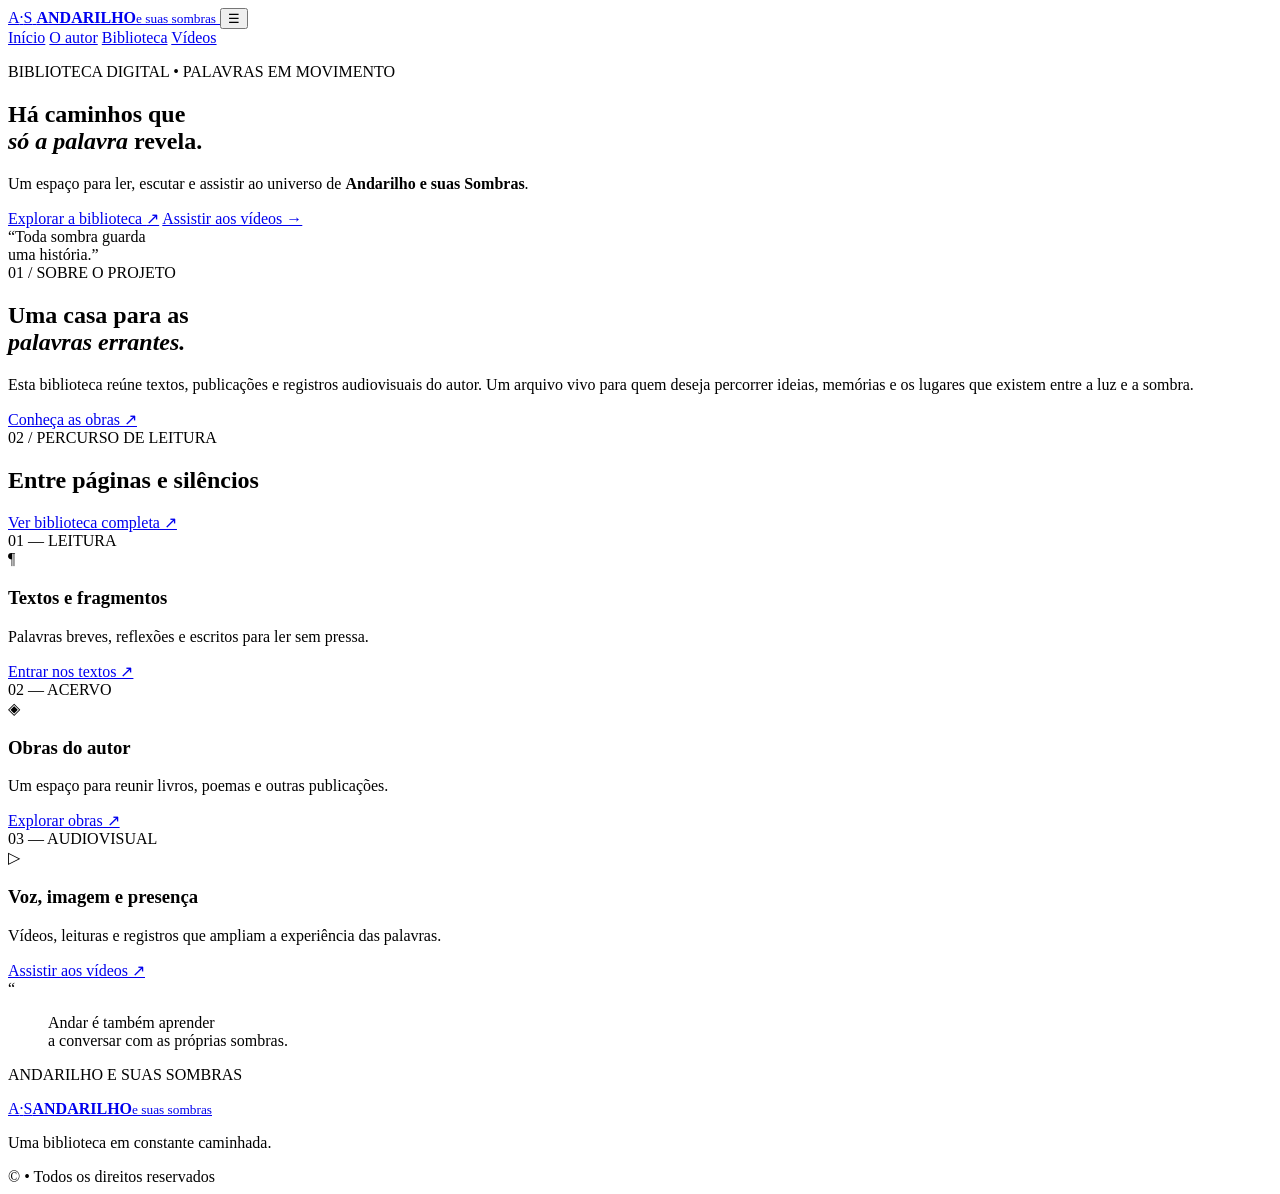
==== index.html @ d82f9da4 "Add files via upload" ====
<!DOCTYPE html>
<html lang="pt-BR">
<head>
  <meta charset="UTF-8">
  <meta name="viewport" content="width=device-width, initial-scale=1.0">
  <meta name="description" content="Biblioteca digital de Andarilho e suas Sombras: textos, obras e vídeos.">
  <title>Andarilho e suas Sombras | Biblioteca Digital</title>
  <link rel="stylesheet" href="assets/style.css">
</head>
<body>
  <header class="site-header">
    <a class="brand" href="index.html" aria-label="Página inicial">
      <span class="brand-mark">A<span>·</span>S</span>
      <span><strong>ANDARILHO</strong><small>e suas sombras</small></span>
    </a>
    <button class="menu-toggle" aria-label="Abrir menu" aria-expanded="false">☰</button>
    <nav class="nav">
      <a class="active" href="index.html">Início</a>
      <a href="#sobre">O autor</a>
      <a href="obras.html">Biblioteca</a>
      <a href="videos.html">Vídeos</a>
    </nav>
  </header>

  <main>
    <section class="hero">
      <div class="hero-content">
        <p class="eyebrow">BIBLIOTECA DIGITAL • PALAVRAS EM MOVIMENTO</p>
        <h1>Há caminhos que<br><em>só a palavra</em> revela.</h1>
        <p class="hero-text">Um espaço para ler, escutar e assistir ao universo de <strong>Andarilho e suas Sombras</strong>.</p>
        <div class="hero-actions">
          <a class="button button-light" href="obras.html">Explorar a biblioteca <span>↗</span></a>
          <a class="text-link" href="videos.html">Assistir aos vídeos →</a>
        </div>
      </div>
      <div class="hero-art" aria-hidden="true">
        <div class="moon"></div><div class="orbit orbit-one"></div><div class="orbit orbit-two"></div>
        <div class="silhouette"></div>
        <span class="art-caption">“Toda sombra guarda<br>uma história.”</span>
      </div>
    </section>

    <section class="intro section" id="sobre">
      <div class="section-kicker">01 / SOBRE O PROJETO</div>
      <div>
        <h2>Uma casa para as<br><em>palavras errantes.</em></h2>
        <p class="intro-copy">Esta biblioteca reúne textos, publicações e registros audiovisuais do autor. Um arquivo vivo para quem deseja percorrer ideias, memórias e os lugares que existem entre a luz e a sombra.</p>
        <a class="underlined-link" href="obras.html">Conheça as obras <span>↗</span></a>
      </div>
    </section>

    <section class="featured section">
      <div class="section-heading">
        <div><div class="section-kicker">02 / PERCURSO DE LEITURA</div><h2>Entre páginas e silêncios</h2></div>
        <a class="underlined-link" href="obras.html">Ver biblioteca completa ↗</a>
      </div>
      <div class="feature-grid">
        <article class="feature-card card-cream">
          <span class="card-number">01 — LEITURA</span><div class="card-symbol">¶</div>
          <h3>Textos e fragmentos</h3><p>Palavras breves, reflexões e escritos para ler sem pressa.</p>
          <a href="obras.html#textos">Entrar nos textos ↗</a>
        </article>
        <article class="feature-card card-olive">
          <span class="card-number">02 — ACERVO</span><div class="card-symbol">◈</div>
          <h3>Obras do autor</h3><p>Um espaço para reunir livros, poemas e outras publicações.</p>
          <a href="obras.html#obras">Explorar obras ↗</a>
        </article>
        <article class="feature-card card-rust">
          <span class="card-number">03 — AUDIOVISUAL</span><div class="card-symbol">▷</div>
          <h3>Voz, imagem e presença</h3><p>Vídeos, leituras e registros que ampliam a experiência das palavras.</p>
          <a href="videos.html">Assistir aos vídeos ↗</a>
        </article>
      </div>
    </section>

    <section class="quote-band">
      <span class="quote-mark">“</span>
      <blockquote>Andar é também aprender<br>a conversar com as próprias sombras.</blockquote>
      <p>ANDARILHO E SUAS SOMBRAS</p>
    </section>
  </main>

  <footer class="footer">
    <a class="brand brand-footer" href="index.html"><span class="brand-mark">A<span>·</span>S</span><span><strong>ANDARILHO</strong><small>e suas sombras</small></span></a>
    <p>Uma biblioteca em constante caminhada.</p>
    <span class="copyright">© <span id="year"></span> • Todos os direitos reservados</span>
  </footer>
  <script src="assets/script.js"></script>
</body>
</html>
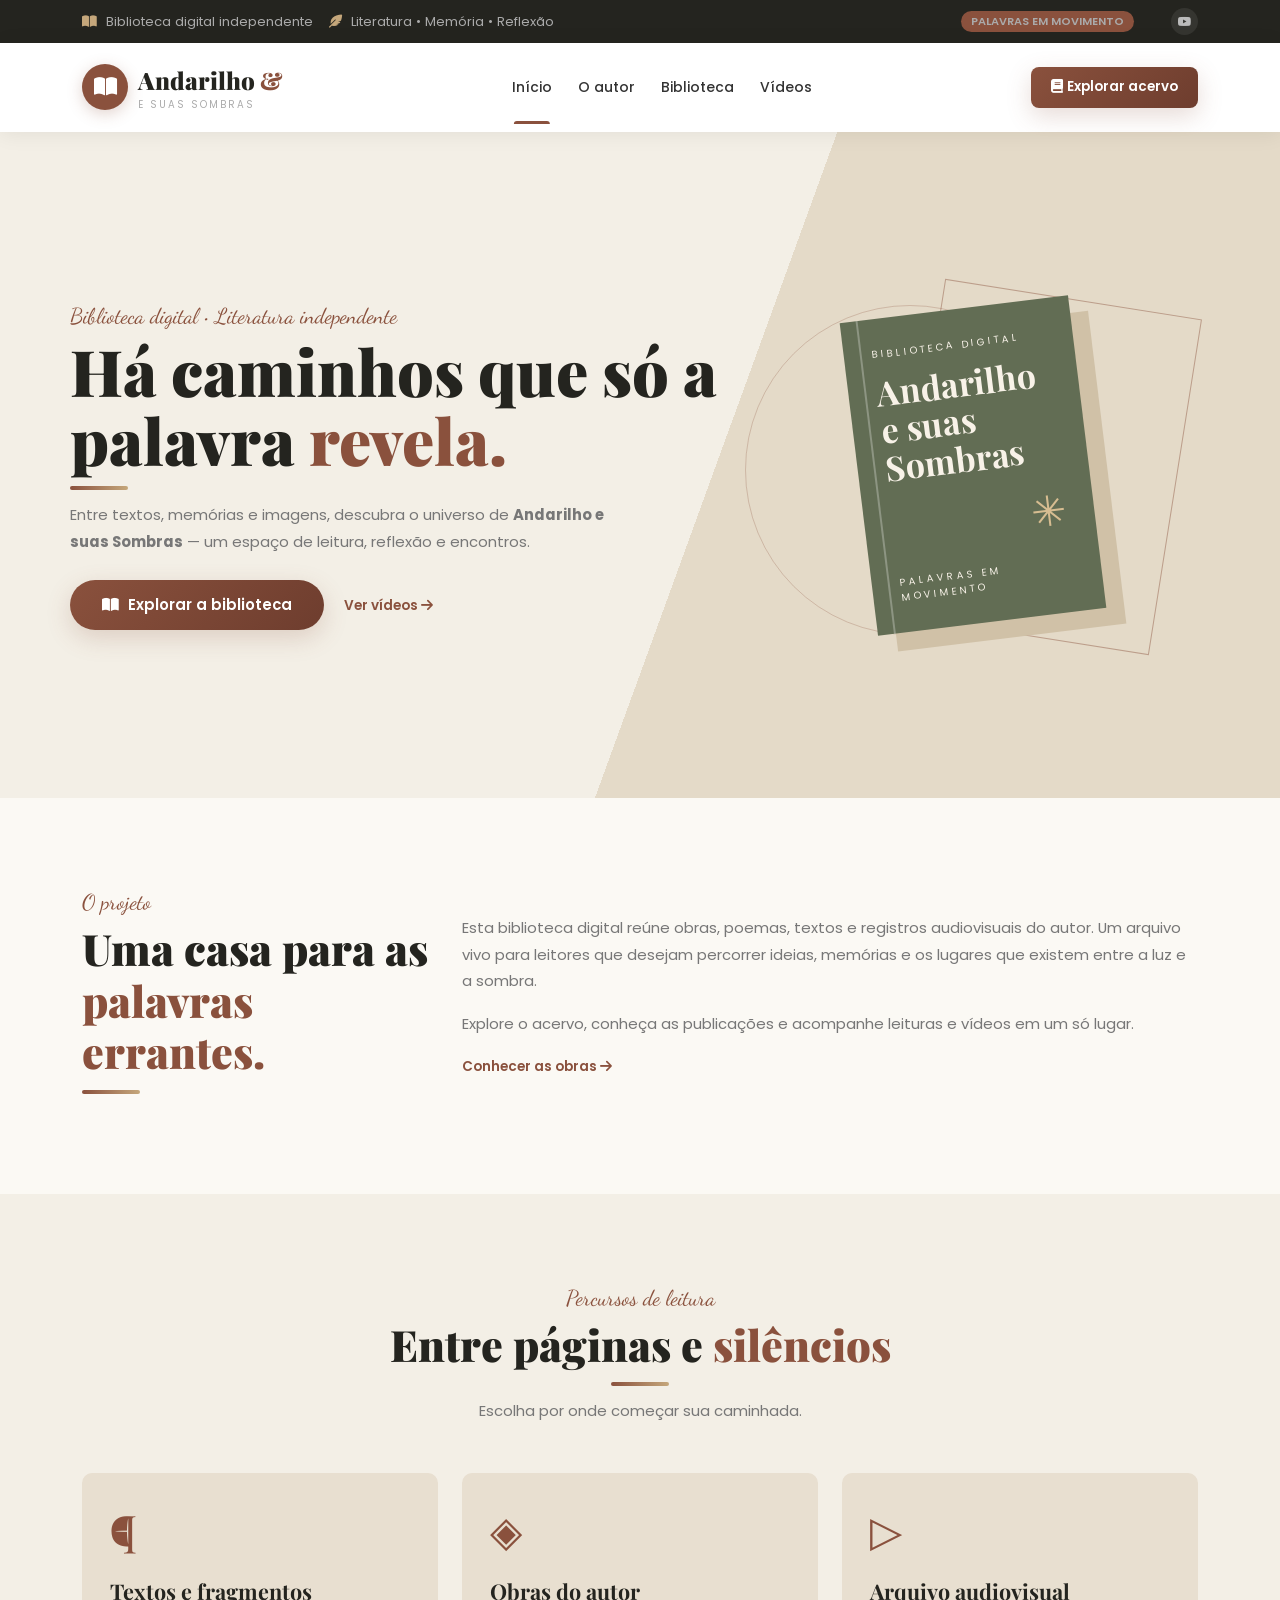
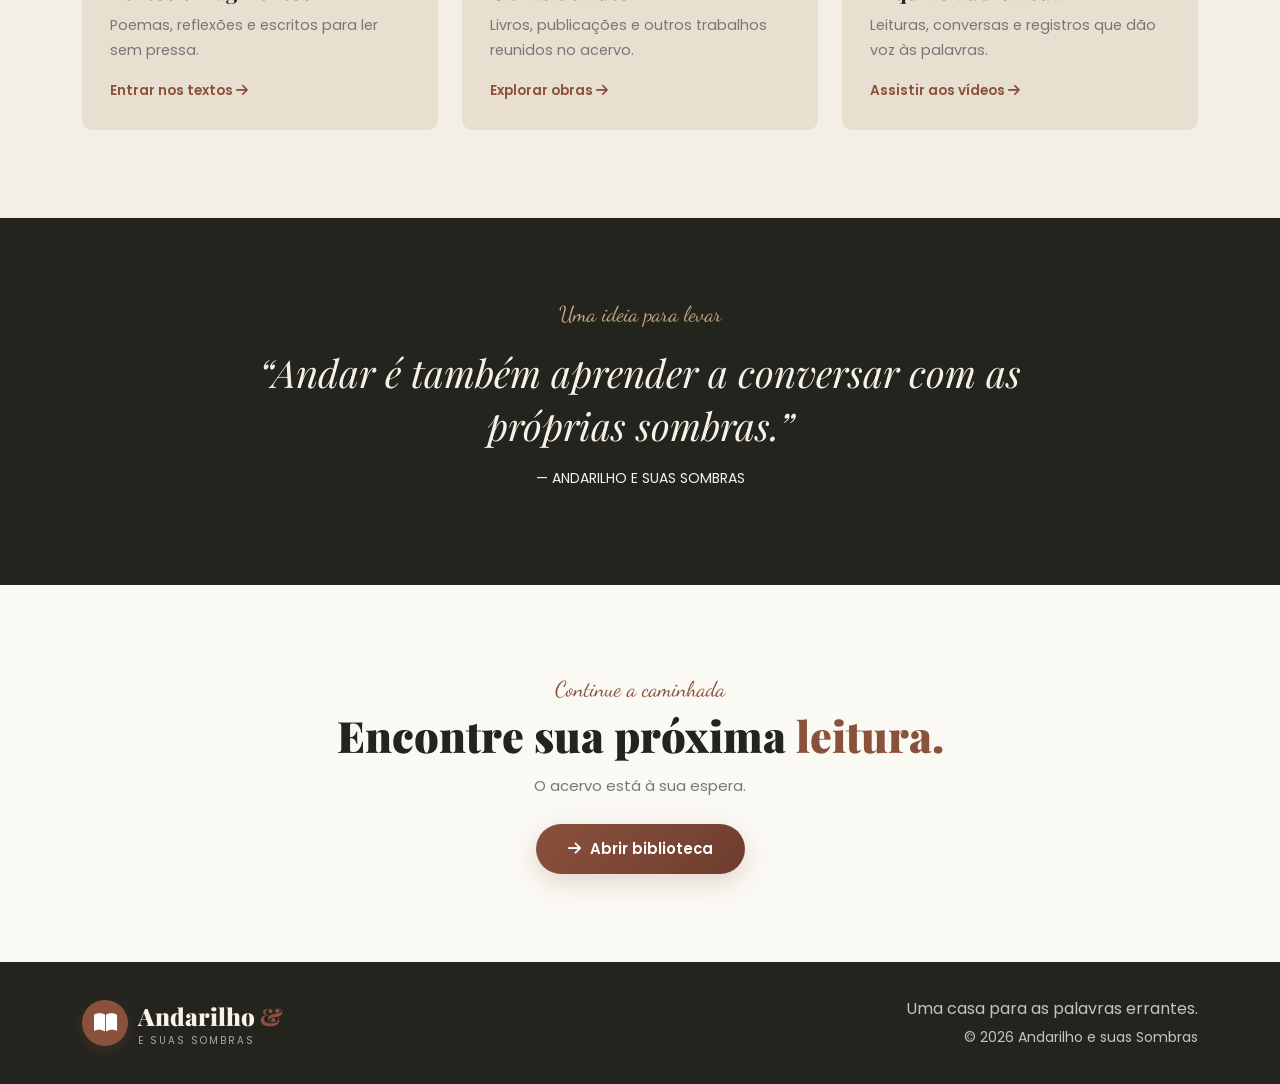
==== commit c6199b4d: "Add files via upload" ====
--- a/index.html
+++ b/index.html
@@ -1,90 +1,26 @@
 <!DOCTYPE html>
-<html lang="pt-BR">
-<head>
-  <meta charset="UTF-8">
-  <meta name="viewport" content="width=device-width, initial-scale=1.0">
-  <meta name="description" content="Biblioteca digital de Andarilho e suas Sombras: textos, obras e vídeos.">
-  <title>Andarilho e suas Sombras | Biblioteca Digital</title>
-  <link rel="stylesheet" href="assets/style.css">
-</head>
-<body>
-  <header class="site-header">
-    <a class="brand" href="index.html" aria-label="Página inicial">
-      <span class="brand-mark">A<span>·</span>S</span>
-      <span><strong>ANDARILHO</strong><small>e suas sombras</small></span>
-    </a>
-    <button class="menu-toggle" aria-label="Abrir menu" aria-expanded="false">☰</button>
-    <nav class="nav">
-      <a class="active" href="index.html">Início</a>
-      <a href="#sobre">O autor</a>
-      <a href="obras.html">Biblioteca</a>
-      <a href="videos.html">Vídeos</a>
-    </nav>
-  </header>
-
-  <main>
-    <section class="hero">
-      <div class="hero-content">
-        <p class="eyebrow">BIBLIOTECA DIGITAL • PALAVRAS EM MOVIMENTO</p>
-        <h1>Há caminhos que<br><em>só a palavra</em> revela.</h1>
-        <p class="hero-text">Um espaço para ler, escutar e assistir ao universo de <strong>Andarilho e suas Sombras</strong>.</p>
-        <div class="hero-actions">
-          <a class="button button-light" href="obras.html">Explorar a biblioteca <span>↗</span></a>
-          <a class="text-link" href="videos.html">Assistir aos vídeos →</a>
-        </div>
-      </div>
-      <div class="hero-art" aria-hidden="true">
-        <div class="moon"></div><div class="orbit orbit-one"></div><div class="orbit orbit-two"></div>
-        <div class="silhouette"></div>
-        <span class="art-caption">“Toda sombra guarda<br>uma história.”</span>
-      </div>
-    </section>
-
-    <section class="intro section" id="sobre">
-      <div class="section-kicker">01 / SOBRE O PROJETO</div>
-      <div>
-        <h2>Uma casa para as<br><em>palavras errantes.</em></h2>
-        <p class="intro-copy">Esta biblioteca reúne textos, publicações e registros audiovisuais do autor. Um arquivo vivo para quem deseja percorrer ideias, memórias e os lugares que existem entre a luz e a sombra.</p>
-        <a class="underlined-link" href="obras.html">Conheça as obras <span>↗</span></a>
-      </div>
-    </section>
-
-    <section class="featured section">
-      <div class="section-heading">
-        <div><div class="section-kicker">02 / PERCURSO DE LEITURA</div><h2>Entre páginas e silêncios</h2></div>
-        <a class="underlined-link" href="obras.html">Ver biblioteca completa ↗</a>
-      </div>
-      <div class="feature-grid">
-        <article class="feature-card card-cream">
-          <span class="card-number">01 — LEITURA</span><div class="card-symbol">¶</div>
-          <h3>Textos e fragmentos</h3><p>Palavras breves, reflexões e escritos para ler sem pressa.</p>
-          <a href="obras.html#textos">Entrar nos textos ↗</a>
-        </article>
-        <article class="feature-card card-olive">
-          <span class="card-number">02 — ACERVO</span><div class="card-symbol">◈</div>
-          <h3>Obras do autor</h3><p>Um espaço para reunir livros, poemas e outras publicações.</p>
-          <a href="obras.html#obras">Explorar obras ↗</a>
-        </article>
-        <article class="feature-card card-rust">
-          <span class="card-number">03 — AUDIOVISUAL</span><div class="card-symbol">▷</div>
-          <h3>Voz, imagem e presença</h3><p>Vídeos, leituras e registros que ampliam a experiência das palavras.</p>
-          <a href="videos.html">Assistir aos vídeos ↗</a>
-        </article>
-      </div>
-    </section>
-
-    <section class="quote-band">
-      <span class="quote-mark">“</span>
-      <blockquote>Andar é também aprender<br>a conversar com as próprias sombras.</blockquote>
-      <p>ANDARILHO E SUAS SOMBRAS</p>
-    </section>
-  </main>
-
-  <footer class="footer">
-    <a class="brand brand-footer" href="index.html"><span class="brand-mark">A<span>·</span>S</span><span><strong>ANDARILHO</strong><small>e suas sombras</small></span></a>
-    <p>Uma biblioteca em constante caminhada.</p>
-    <span class="copyright">© <span id="year"></span> • Todos os direitos reservados</span>
-  </footer>
-  <script src="assets/script.js"></script>
-</body>
-</html>+<html lang="pt-BR"><head><meta charset="UTF-8"><meta name="viewport" content="width=device-width, initial-scale=1">
+<meta name="description" content="Biblioteca digital de Andarilho e suas Sombras: obras, textos e vídeos.">
+<title>Início | Andarilho e suas Sombras</title>
+<link href="https://fonts.googleapis.com/css2?family=Playfair+Display:wght@400;700;900&family=Poppins:wght@300;400;500;600;700&family=Dancing+Script:wght@700&display=swap" rel="stylesheet">
+<link href="css/bootstrap.min.css" rel="stylesheet"><link href="css/aos.css" rel="stylesheet"><link rel="stylesheet" href="css/all.min.css"><link rel="stylesheet" href="css/style.css"><link rel="stylesheet" href="css/library.css">
+</head><body>
+<div id="topbar"><div class="container"><div class="d-flex justify-content-between align-items-center flex-wrap gap-2">
+<div class="top-contact d-flex flex-wrap"><span><i class="fas fa-book-open"></i> Biblioteca digital independente</span><span><i class="fas fa-feather-alt"></i> Literatura • Memória • Reflexão</span></div>
+<div class="d-flex align-items-center gap-3"><span class="ttag">Palavras em movimento</span><div class="tsoc"><a href="videos.html" aria-label="Vídeos"><i class="fab fa-youtube"></i></a></div></div>
+</div></div></div>
+<nav class="navbar navbar-expand-lg" id="nav"><div class="container">
+<a class="navbar-brand" href="index.html"><div class="blogo"><div class="bico"><i class="fas fa-book-open"></i></div><div><div class="bname">Andarilho <span>&</span></div><div class="bsub">e suas sombras</div></div></div></a>
+<button class="navbar-toggler border-0" type="button" data-bs-toggle="collapse" data-bs-target="#navmenu" aria-label="Abrir menu"><i class="fas fa-bars" style="color:var(--primary);font-size:1.35rem;"></i></button>
+<div class="collapse navbar-collapse" id="navmenu"><ul class="navbar-nav mx-auto">
+<li class="nav-item"><a class="nav-link active" href="index.html">Início</a></li><li class="nav-item"><a class="nav-link" href="index.html#sobre">O autor</a></li><li class="nav-item"><a class="nav-link " href="obras.html">Biblioteca</a></li><li class="nav-item"><a class="nav-link " href="videos.html">Vídeos</a></li>
+</ul><div class="d-flex align-items-center gap-1"><a href="obras.html" class="nav-link nav-cta"><i class="fas fa-book me-1"></i>Explorar acervo</a></div></div>
+</div></nav><main>
+<section id="hero"><div class="container"><div class="row align-items-center gy-4"><div class="col-lg-7 hero-copy" data-aos="fade-up"><span class="slbl">Biblioteca digital • Literatura independente</span><h1 class="stitle">Há caminhos que só a palavra <span>revela.</span></h1><div class="sline lft"></div><p class="sdesc mb-4">Entre textos, memórias e imagens, descubra o universo de <strong>Andarilho e suas Sombras</strong> — um espaço de leitura, reflexão e encontros.</p><a class="btn-red" href="obras.html"><i class="fas fa-book-open"></i> Explorar a biblioteca</a> <a class="text-arrow ms-3" href="videos.html">Ver vídeos <i class="fas fa-arrow-right"></i></a></div><div class="col-lg-5 literary-art" data-aos="fade-left"><div class="book-orbit"></div><div class="book-shadow"></div><div class="book-shape"><span class="cover-small">BIBLIOTECA DIGITAL</span><div class="cover-title">Andarilho<br>e suas<br>Sombras</div><div class="cover-mark">✳</div><span class="cover-small">PALAVRAS EM MOVIMENTO</span></div></div></div></div></section>
+<section id="sobre"><div class="container"><div class="row align-items-center gy-4"><div class="col-lg-4"><span class="slbl">O projeto</span><h2 class="stitle">Uma casa para as <span>palavras errantes.</span></h2><div class="sline lft"></div></div><div class="col-lg-8"><p class="sdesc">Esta biblioteca digital reúne obras, poemas, textos e registros audiovisuais do autor. Um arquivo vivo para leitores que desejam percorrer ideias, memórias e os lugares que existem entre a luz e a sombra.</p><p class="sdesc">Explore o acervo, conheça as publicações e acompanhe leituras e vídeos em um só lugar.</p><a href="obras.html" class="text-arrow">Conhecer as obras <i class="fas fa-arrow-right"></i></a></div></div></div></section>
+<section style="background:#f3efe6"><div class="container"><div class="text-center mb-5"><span class="slbl">Percursos de leitura</span><h2 class="stitle">Entre páginas e <span>silêncios</span></h2><div class="sline"></div><p class="sdesc">Escolha por onde começar sua caminhada.</p></div><div class="row g-4"><div class="col-md-4"><article class="feature-tile"><div class="tile-icon">¶</div><h3>Textos e fragmentos</h3><p>Poemas, reflexões e escritos para ler sem pressa.</p><a class="text-arrow" href="obras.html#textos">Entrar nos textos <i class="fas fa-arrow-right"></i></a></article></div><div class="col-md-4"><article class="feature-tile"><div class="tile-icon">◈</div><h3>Obras do autor</h3><p>Livros, publicações e outros trabalhos reunidos no acervo.</p><a class="text-arrow" href="obras.html#obras">Explorar obras <i class="fas fa-arrow-right"></i></a></article></div><div class="col-md-4"><article class="feature-tile"><div class="tile-icon">▷</div><h3>Arquivo audiovisual</h3><p>Leituras, conversas e registros que dão voz às palavras.</p><a class="text-arrow" href="videos.html">Assistir aos vídeos <i class="fas fa-arrow-right"></i></a></article></div></div></div></section>
+<section class="quote-section"><div class="container"><span class="slbl">Uma ideia para levar</span><blockquote>“Andar é também aprender a conversar com as próprias sombras.”</blockquote><p class="small">— ANDARILHO E SUAS SOMBRAS</p></div></section>
+<section><div class="container text-center"><span class="slbl">Continue a caminhada</span><h2 class="stitle">Encontre sua próxima <span>leitura.</span></h2><p class="sdesc mb-4">O acervo está à sua espera.</p><a href="obras.html" class="btn-red"><i class="fas fa-arrow-right"></i> Abrir biblioteca</a></div></section>
+</main><footer><div class="container"><div class="row align-items-center gy-3"><div class="col-md-6"><div class="blogo"><div class="bico"><i class="fas fa-book-open"></i></div><div><div class="bname">Andarilho <span>&</span></div><div class="bsub">e suas sombras</div></div></div></div><div class="col-md-6 text-md-end"><p class="mb-1">Uma casa para as palavras errantes.</p><small>© <span class="year"></span> Andarilho e suas Sombras</small></div></div></div></footer>
+<script src="js/bootstrap.bundle.min.js"></script><script src="js/aos.js"></script><script>if(window.AOS)AOS.init({duration:700,once:true});document.querySelectorAll('.year').forEach(e=>e.textContent=new Date().getFullYear());</script>
+</body></html>
--- a/css/style.css
+++ b/css/style.css
@@ -0,0 +1,2437 @@
+:root {
+  --primary: #e8281a;
+  --secondary: #f6a623;
+  --dark: #1a1a1a;
+  --green: #2d6a4f;
+  --cream: #fff8f0;
+  --cream2: #fef0dc;
+  --light: #f9f5f0;
+  --shadow: 0 8px 40px rgba(0, 0, 0, 0.1);
+  --shadow-lg: 0 20px 60px rgba(0, 0, 0, 0.18);
+}
+* {
+  margin: 0;
+  padding: 0;
+  box-sizing: border-box;
+}
+html {
+  scroll-behavior: smooth;
+}
+body {
+  font-family: "Poppins", sans-serif;
+  color: #444;
+  background: #fff;
+  overflow-x: hidden;
+}
+h1,
+h2,
+h3,
+h4,
+h5 {
+  font-family: "Playfair Display", serif;
+  color: var(--dark);
+}
+a {
+  text-decoration: none;
+  transition: all 0.3s;
+}
+img {
+  max-width: 100%;
+}
+::-webkit-scrollbar {
+  width: 5px;
+}
+::-webkit-scrollbar-thumb {
+  background: var(--primary);
+  border-radius: 10px;
+}
+
+/* ===================== TOP BAR ===================== */
+#topbar {
+  background: #111;
+  padding: 8px 0;
+  font-size: 0.82rem;
+}
+#topbar span {
+  color: #aaa;
+  margin-right: 16px;
+}
+#topbar span i {
+  color: var(--secondary);
+  margin-right: 5px;
+}
+#topbar .tsoc a {
+  width: 27px;
+  height: 27px;
+  border-radius: 50%;
+  background: rgba(255, 255, 255, 0.08);
+  display: inline-flex;
+  align-items: center;
+  justify-content: center;
+  color: #bbb;
+  font-size: 0.75rem;
+  margin-left: 5px;
+  transition: 0.3s;
+}
+#topbar .tsoc a:hover {
+  background: var(--primary);
+  color: #fff;
+}
+.ttag {
+  background: var(--primary);
+  color: #fff;
+  padding: 2px 10px;
+  border-radius: 20px;
+  font-size: 0.7rem;
+  font-weight: 600;
+  text-transform: uppercase;
+}
+
+/* ===================== NAVBAR ===================== */
+#nav {
+  background: #fff;
+  position: sticky;
+  top: 0;
+  z-index: 990;
+  box-shadow: 0 2px 20px rgba(0, 0, 0, 0.07);
+  transition: 0.4s;
+}
+#nav.scrolled {
+  box-shadow: 0 4px 30px rgba(0, 0, 0, 0.14);
+}
+.blogo {
+  display: flex;
+  align-items: center;
+  gap: 10px;
+}
+.bico {
+  width: 46px;
+  height: 46px;
+  border-radius: 50%;
+  background: linear-gradient(135deg, var(--primary), var(--secondary));
+  display: flex;
+  align-items: center;
+  justify-content: center;
+  font-size: 1.3rem;
+  color: #fff;
+  box-shadow: 0 4px 15px rgba(232, 40, 26, 0.35);
+}
+.bname {
+  font-family: "Playfair Display", serif;
+  font-size: 1.5rem;
+  font-weight: 900;
+  color: var(--dark);
+}
+.bname span {
+  color: var(--primary);
+}
+.bsub {
+  font-size: 0.62rem;
+  text-transform: uppercase;
+  letter-spacing: 2px;
+  color: #aaa;
+}
+.navbar-nav .nav-link {
+  font-size: 0.87rem;
+  font-weight: 500;
+  color: #333 !important;
+  padding: 26px 13px !important;
+  position: relative;
+}
+.navbar-nav .nav-link::after {
+  content: "";
+  position: absolute;
+  bottom: 0;
+  left: 50%;
+  transform: translateX(-50%);
+  width: 0;
+  height: 3px;
+  background: var(--primary);
+  border-radius: 3px 3px 0 0;
+  transition: 0.3s;
+}
+.navbar-nav .nav-link:hover::after,
+.navbar-nav .nav-link.active::after {
+  width: 55%;
+}
+.navbar-nav .nav-link:hover {
+  color: var(--primary) !important;
+}
+/* FIX 1 â€” Search btn in navbar */
+#navSearchBtn {
+  background: none;
+  border: none;
+  cursor: pointer;
+  color: #555;
+  font-size: 1rem;
+  padding: 8px 10px;
+  border-radius: 8px;
+  transition: 0.3s;
+}
+#navSearchBtn:hover {
+  background: rgba(232, 40, 26, 0.08);
+  color: var(--primary);
+}
+.nav-cta {
+  background: linear-gradient(135deg, var(--primary), #c01e12);
+  color: #fff !important;
+  border-radius: 8px;
+  padding: 10px 20px !important;
+  font-size: 0.84rem !important;
+  font-weight: 600 !important;
+  box-shadow: 0 4px 15px rgba(232, 40, 26, 0.3);
+  margin-left: 6px;
+}
+.nav-cta::after {
+  display: none !important;
+}
+.nav-cta:hover {
+  transform: translateY(-2px);
+  box-shadow: 0 8px 22px rgba(232, 40, 26, 0.4);
+}
+
+/* ===================== SECTION COMMONS ===================== */
+section {
+  padding: 88px 0;
+}
+.slbl {
+  font-family: "Dancing Script", cursive;
+  font-size: 1.35rem;
+  color: var(--primary);
+  display: block;
+  margin-bottom: 4px;
+}
+.stitle {
+  font-size: clamp(1.9rem, 4vw, 2.7rem);
+  font-weight: 900;
+  line-height: 1.2;
+  margin-bottom: 12px;
+}
+.stitle span {
+  color: var(--primary);
+}
+.sline {
+  width: 58px;
+  height: 4px;
+  border-radius: 4px;
+  background: linear-gradient(90deg, var(--primary), var(--secondary));
+  margin: 0 auto 12px;
+}
+.sline.lft {
+  margin-left: 0;
+}
+.sdesc {
+  color: #777;
+  font-size: 0.93rem;
+  line-height: 1.8;
+}
+.btn-red {
+  background: linear-gradient(135deg, var(--primary), #c01e12);
+  color: #fff;
+  border: none;
+  border-radius: 50px;
+  padding: 14px 32px;
+  font-weight: 600;
+  font-size: 0.93rem;
+  box-shadow: 0 8px 24px rgba(232, 40, 26, 0.35);
+  transition: 0.3s;
+  display: inline-flex;
+  align-items: center;
+  gap: 9px;
+  cursor: pointer;
+  font-family: "Poppins", sans-serif;
+}
+.btn-red:hover {
+  transform: translateY(-3px);
+  box-shadow: 0 14px 34px rgba(232, 40, 26, 0.45);
+  color: #fff;
+}
+
+/* ===================== HERO ===================== */
+#hero {
+  background: var(--cream);
+  min-height: 92vh;
+  display: flex;
+  align-items: center;
+  position: relative;
+  overflow: hidden;
+}
+.hbgtxt {
+  position: absolute;
+  top: 50%;
+  left: 50%;
+  transform: translate(-50%, -50%);
+  font-size: 22vw;
+  font-weight: 900;
+  font-family: "Playfair Display", serif;
+  color: rgba(0, 0, 0, 0.04);
+  pointer-events: none;
+  white-space: nowrap;
+}
+.hs {
+  position: absolute;
+  border-radius: 50%;
+}
+.hs1 {
+  width: 480px;
+  height: 480px;
+  background: radial-gradient(circle, rgba(232, 40, 26, 0.07), transparent 70%);
+  top: -90px;
+  right: -80px;
+  animation: fsh 8s ease-in-out infinite;
+}
+.hs2 {
+  width: 280px;
+  height: 280px;
+  background: radial-gradient(
+    circle,
+    rgba(246, 166, 35, 0.09),
+    transparent 70%
+  );
+  bottom: -50px;
+  left: 8%;
+  animation: fsh 10s ease-in-out infinite reverse;
+}
+@keyframes fsh {
+  0%,
+  100% {
+    transform: translateY(0);
+  }
+  50% {
+    transform: translateY(-28px);
+  }
+}
+.hbadge {
+  display: inline-flex;
+  align-items: center;
+  gap: 8px;
+  background: #fff;
+  border-radius: 30px;
+  padding: 6px 16px 6px 6px;
+  box-shadow: 0 4px 20px rgba(0, 0, 0, 0.1);
+  margin-bottom: 22px;
+}
+.hbadge .hbi {
+  width: 30px;
+  height: 30px;
+  border-radius: 50%;
+  background: linear-gradient(135deg, var(--primary), var(--secondary));
+  display: flex;
+  align-items: center;
+  justify-content: center;
+  color: #fff;
+  font-size: 0.78rem;
+}
+.hbadge span {
+  font-size: 0.76rem;
+  font-weight: 600;
+  color: var(--dark);
+}
+.htitle {
+  font-size: clamp(2.7rem, 6vw, 4.8rem);
+  font-weight: 900;
+  line-height: 1.1;
+  margin-bottom: 18px;
+}
+.htitle .hl {
+  color: var(--primary);
+  position: relative;
+  display: inline-block;
+}
+.htitle .hl::before {
+  content: "";
+  position: absolute;
+  bottom: 2px;
+  left: 0;
+  right: 0;
+  height: 7px;
+  background: rgba(232, 40, 26, 0.14);
+  border-radius: 4px;
+  z-index: -1;
+}
+.hdesc {
+  font-size: 1rem;
+  color: #666;
+  line-height: 1.8;
+  max-width: 470px;
+  margin-bottom: 30px;
+}
+/* FIX 2 â€” Video play button */
+.btn-play {
+  display: inline-flex;
+  align-items: center;
+  gap: 12px;
+  color: var(--dark);
+  font-weight: 600;
+  font-size: 0.9rem;
+  padding: 10px 16px;
+  transition: 0.3s;
+  cursor: pointer;
+}
+.btn-play .pico {
+  width: 48px;
+  height: 48px;
+  border-radius: 50%;
+  background: #fff;
+  display: flex;
+  align-items: center;
+  justify-content: center;
+  box-shadow: 0 6px 20px rgba(0, 0, 0, 0.12);
+  color: var(--primary);
+  font-size: 0.95rem;
+  transition: 0.3s;
+  flex-shrink: 0;
+}
+.btn-play:hover .pico {
+  background: var(--primary);
+  color: #fff;
+  transform: scale(1.1);
+}
+.btn-play:hover {
+  color: var(--primary);
+}
+.hstats {
+  display: flex;
+  gap: 20px;
+  flex-wrap: wrap;
+  margin-top: 32px;
+}
+.hstat .snum {
+  font-family: "Playfair Display", serif;
+  font-size: 1.9rem;
+  font-weight: 900;
+  color: var(--dark);
+  display: block;
+  line-height: 1;
+}
+.hstat .snum em {
+  color: var(--primary);
+  font-style: normal;
+}
+.hstat small {
+  font-size: 0.7rem;
+  color: #aaa;
+  text-transform: uppercase;
+  letter-spacing: 1px;
+}
+.sdiv {
+  width: 1px;
+  background: #ddd;
+  height: 38px;
+  align-self: center;
+}
+.hcircle {
+  width: 480px;
+  height: 480px;
+  border-radius: 50%;
+  background: radial-gradient(circle at 40% 40%, #fff8f0, #ffe5c8);
+  display: flex;
+  align-items: center;
+  justify-content: center;
+  margin: 0 auto;
+  position: relative;
+  box-shadow: 0 28px 76px rgba(232, 40, 26, 0.14);
+}
+.hcircle img {
+  width: 90%;
+  height: 90%;
+  object-fit: cover;
+  border-radius: 50%;
+}
+.fcard {
+  position: absolute;
+  background: #fff;
+  border-radius: 11px;
+  padding: 10px 15px;
+  box-shadow: var(--shadow);
+  display: flex;
+  align-items: center;
+  gap: 9px;
+}
+.fcard.fc1 {
+  top: 55px;
+  left: -15px;
+  animation: fltc 4s ease-in-out infinite;
+}
+.fcard.fc2 {
+  bottom: 75px;
+  right: -25px;
+  animation: fltc 4s ease-in-out infinite 1.5s;
+}
+.fcard.fc3 {
+  top: 38%;
+  right: -45px;
+  animation: fltc 4s ease-in-out infinite 0.8s;
+}
+@keyframes fltc {
+  0%,
+  100% {
+    transform: translateY(0);
+  }
+  50% {
+    transform: translateY(-9px);
+  }
+}
+.fcoi {
+  width: 34px;
+  height: 34px;
+  border-radius: 8px;
+  display: flex;
+  align-items: center;
+  justify-content: center;
+  font-size: 0.95rem;
+}
+.fcoi.r {
+  background: rgba(232, 40, 26, 0.11);
+  color: var(--primary);
+}
+.fcoi.y {
+  background: rgba(246, 166, 35, 0.14);
+  color: var(--secondary);
+}
+.fcoi.g {
+  background: rgba(45, 106, 79, 0.11);
+  color: var(--green);
+}
+.fcnum {
+  font-weight: 700;
+  font-size: 0.92rem;
+  color: var(--dark);
+  display: block;
+  line-height: 1;
+}
+.fcsm {
+  font-size: 0.66rem;
+  color: #999;
+}
+
+/* ===================== MARQUEE ===================== */
+.mqsec {
+  background: var(--primary);
+  padding: 13px 0;
+  overflow: hidden;
+}
+.mqtrack {
+  display: flex;
+  gap: 38px;
+  white-space: nowrap;
+  animation: mqrun 22s linear infinite;
+}
+.mqitem {
+  display: inline-flex;
+  align-items: center;
+  gap: 10px;
+  color: #fff;
+  font-size: 0.86rem;
+  font-weight: 500;
+}
+.mqitem i {
+  color: rgba(255, 255, 255, 0.55);
+  font-size: 0.55rem;
+}
+@keyframes mqrun {
+  from {
+    transform: translateX(0);
+  }
+  to {
+    transform: translateX(-50%);
+  }
+}
+
+/* ===================== CATEGORY ===================== */
+#category {
+  background: var(--cream);
+}
+.catcard {
+  background: #fff;
+  border-radius: 15px;
+  padding: 22px 14px;
+  text-align: center;
+  cursor: pointer;
+  transition: 0.4s;
+  box-shadow: 0 4px 18px rgba(0, 0, 0, 0.06);
+  border: 2px solid transparent;
+}
+.catcard:hover,
+.catcard.active {
+  transform: translateY(-7px);
+  box-shadow: 0 14px 38px rgba(232, 40, 26, 0.14);
+  border-color: var(--primary);
+}
+.catimg {
+  width: 86px;
+  height: 86px;
+  border-radius: 50%;
+  object-fit: cover;
+  margin: 0 auto 12px;
+  display: block;
+  transition: 0.4s;
+}
+.catcard:hover .catimg {
+  transform: scale(1.1) rotate(-4deg);
+}
+.catnm {
+  font-size: 0.86rem;
+  font-weight: 600;
+  color: var(--dark);
+  margin-bottom: 3px;
+}
+.catct {
+  font-size: 0.73rem;
+  color: #bbb;
+}
+
+/* ===================== ABOUT ===================== */
+#about {
+  background: #fff;
+}
+.astack {
+  position: relative;
+}
+.amain {
+  border-radius: 18px;
+  overflow: hidden;
+  box-shadow: var(--shadow-lg);
+}
+.amain img {
+  width: 100%;
+  height: 440px;
+  object-fit: cover;
+  display: block;
+}
+.asm {
+  position: absolute;
+  bottom: -26px;
+  right: -26px;
+  width: 170px;
+  height: 170px;
+  border-radius: 14px;
+  overflow: hidden;
+  border: 5px solid #fff;
+  box-shadow: var(--shadow);
+}
+.asm img {
+  width: 100%;
+  height: 100%;
+  object-fit: cover;
+}
+.aexp {
+  position: absolute;
+  top: 28px;
+  left: -16px;
+  background: var(--primary);
+  color: #fff;
+  border-radius: 14px;
+  padding: 18px 22px;
+  text-align: center;
+  box-shadow: 0 10px 28px rgba(232, 40, 26, 0.4);
+}
+.aexp .anum {
+  font-family: "Playfair Display", serif;
+  font-size: 2.3rem;
+  font-weight: 900;
+  line-height: 1;
+  display: block;
+}
+.aexp small {
+  font-size: 0.7rem;
+  opacity: 0.9;
+}
+.fti {
+  display: flex;
+  align-items: flex-start;
+  gap: 13px;
+  margin-bottom: 18px;
+}
+.ftico {
+  width: 46px;
+  height: 46px;
+  border-radius: 11px;
+  flex-shrink: 0;
+  display: flex;
+  align-items: center;
+  justify-content: center;
+  font-size: 1.15rem;
+  transition: 0.3s;
+}
+.ftico.r {
+  background: rgba(232, 40, 26, 0.1);
+  color: var(--primary);
+}
+.ftico.y {
+  background: rgba(246, 166, 35, 0.11);
+  color: var(--secondary);
+}
+.ftico.g {
+  background: rgba(45, 106, 79, 0.1);
+  color: var(--green);
+}
+.fti:hover .ftico {
+  transform: scale(1.1);
+}
+.fti h6 {
+  font-size: 0.9rem;
+  font-weight: 700;
+  color: var(--dark);
+  margin-bottom: 2px;
+  font-family: "Poppins", sans-serif;
+}
+.fti p {
+  font-size: 0.8rem;
+  color: #888;
+  margin: 0;
+  line-height: 1.6;
+}
+
+/* ===================== MENU ===================== */
+#menu {
+  background: var(--light);
+}
+/* FIX 3 â€” Filter buttons */
+.filtbtn {
+  border: 2px solid #e5e5e5;
+  background: #fff;
+  border-radius: 50px;
+  padding: 8px 20px;
+  font-size: 0.84rem;
+  font-weight: 600;
+  color: #666;
+  cursor: pointer;
+  transition: 0.3s;
+  margin: 3px;
+  font-family: "Poppins", sans-serif;
+}
+.filtbtn.active,
+.filtbtn:hover {
+  background: var(--primary);
+  border-color: var(--primary);
+  color: #fff;
+  box-shadow: 0 5px 18px rgba(232, 40, 26, 0.24);
+}
+.mwrap {
+  transition: 0.35s;
+}
+.mwrap.gone {
+  display: none !important;
+}
+.mcard {
+  background: #fff;
+  border-radius: 18px;
+  overflow: hidden;
+  transition: 0.4s;
+  box-shadow: 0 4px 22px rgba(0, 0, 0, 0.07);
+  cursor: pointer;
+}
+.mcard:hover {
+  transform: translateY(-9px);
+  box-shadow: 0 18px 48px rgba(0, 0, 0, 0.13);
+}
+.mimg {
+  position: relative;
+  overflow: hidden;
+  height: 215px;
+  background: var(--cream2);
+}
+.mimg img {
+  width: 100%;
+  height: 100%;
+  object-fit: cover;
+  transition: 0.5s;
+}
+.mcard:hover .mimg img {
+  transform: scale(1.09);
+}
+.mbdg {
+  position: absolute;
+  top: 13px;
+  left: 13px;
+  background: var(--primary);
+  color: #fff;
+  border-radius: 7px;
+  padding: 3px 11px;
+  font-size: 0.7rem;
+  font-weight: 700;
+}
+.mbdg.new {
+  background: var(--green);
+}
+.mbdg.hot {
+  background: var(--secondary);
+  color: var(--dark);
+}
+/* FIX 4 â€” Heart & Plus buttons stop propagation */
+.mhrt {
+  position: absolute;
+  top: 13px;
+  right: 13px;
+  width: 33px;
+  height: 33px;
+  border-radius: 50%;
+  background: #fff;
+  display: flex;
+  align-items: center;
+  justify-content: center;
+  color: #ccc;
+  cursor: pointer;
+  transition: 0.3s;
+  box-shadow: 0 2px 9px rgba(0, 0, 0, 0.1);
+}
+.mhrt:hover {
+  color: var(--primary);
+  transform: scale(1.18);
+}
+.mbody {
+  padding: 18px;
+}
+.mcat {
+  font-size: 0.7rem;
+  font-weight: 600;
+  color: var(--secondary);
+  text-transform: uppercase;
+  letter-spacing: 1px;
+  margin-bottom: 5px;
+}
+.mtit {
+  font-size: 1.05rem;
+  font-weight: 700;
+  margin-bottom: 5px;
+  font-family: "Playfair Display", serif;
+}
+.mdesc {
+  font-size: 0.78rem;
+  color: #aaa;
+  margin-bottom: 13px;
+  line-height: 1.5;
+}
+.mfoot {
+  display: flex;
+  align-items: center;
+  justify-content: space-between;
+}
+.mprice {
+  font-size: 1.25rem;
+  font-weight: 800;
+  color: var(--primary);
+  font-family: "Playfair Display", serif;
+}
+.mprice small {
+  font-size: 0.72rem;
+  font-weight: 400;
+  color: #ccc;
+  text-decoration: line-through;
+  margin-left: 5px;
+}
+.mstars {
+  font-size: 0.73rem;
+  color: var(--secondary);
+}
+/* FIX 4 â€” Plus button opens detail popup */
+.madd {
+  width: 36px;
+  height: 36px;
+  border-radius: 50%;
+  background: linear-gradient(135deg, var(--primary), #c01e12);
+  border: none;
+  color: #fff;
+  font-size: 1rem;
+  display: flex;
+  align-items: center;
+  justify-content: center;
+  cursor: pointer;
+  transition: 0.3s;
+  box-shadow: 0 4px 11px rgba(232, 40, 26, 0.28);
+}
+.madd:hover {
+  transform: scale(1.15) rotate(90deg);
+}
+
+/* ===================== SPECIAL OFFER ===================== */
+#special {
+  background: linear-gradient(135deg, #1a0000 0%, #2d0000 100%);
+  position: relative;
+  overflow: hidden;
+}
+.spbg {
+  position: absolute;
+  inset: 0;
+  pointer-events: none;
+  opacity: 0.03;
+  background: repeating-linear-gradient(
+    45deg,
+    #fff 0,
+    #fff 1px,
+    transparent 0,
+    transparent 50%
+  );
+  background-size: 40px 40px;
+}
+.sptag {
+  display: inline-block;
+  background: var(--secondary);
+  color: var(--dark);
+  border-radius: 6px;
+  padding: 4px 15px;
+  font-size: 0.76rem;
+  font-weight: 700;
+  text-transform: uppercase;
+  letter-spacing: 2px;
+  margin-bottom: 14px;
+}
+.sptitle {
+  font-size: clamp(2.3rem, 5vw, 3.8rem);
+  font-weight: 900;
+  color: #fff;
+  line-height: 1.1;
+}
+.sptitle span {
+  color: var(--secondary);
+}
+.spdesc {
+  color: rgba(255, 255, 255, 0.62);
+  margin: 18px 0;
+  font-size: 0.93rem;
+  line-height: 1.8;
+}
+.cdwrap {
+  display: flex;
+  gap: 14px;
+  margin: 26px 0;
+}
+.cditem {
+  text-align: center;
+  background: rgba(255, 255, 255, 0.07);
+  border: 1px solid rgba(255, 255, 255, 0.11);
+  border-radius: 11px;
+  padding: 13px 18px;
+  min-width: 72px;
+}
+.cdnum {
+  font-family: "Playfair Display", serif;
+  font-size: 2.1rem;
+  font-weight: 900;
+  color: #fff;
+  display: block;
+  line-height: 1;
+}
+.cdlbl {
+  font-size: 0.63rem;
+  text-transform: uppercase;
+  letter-spacing: 1px;
+  color: rgba(255, 255, 255, 0.48);
+  margin-top: 3px;
+  display: block;
+}
+.spimgw {
+  position: relative;
+  text-align: center;
+}
+.spglow {
+  position: absolute;
+  top: 50%;
+  left: 50%;
+  transform: translate(-50%, -50%);
+  width: 360px;
+  height: 360px;
+  border-radius: 50%;
+  background: radial-gradient(
+    circle,
+    rgba(246, 166, 35, 0.24),
+    transparent 70%
+  );
+}
+.spimgw img {
+  position: relative;
+  z-index: 2;
+  width: 100%;
+  max-width: 440px;
+  filter: drop-shadow(0 28px 56px rgba(246, 166, 35, 0.28));
+  animation: fltimg 5s ease-in-out infinite;
+}
+@keyframes fltimg {
+  0%,
+  100% {
+    transform: translateY(0);
+  }
+  50% {
+    transform: translateY(-17px);
+  }
+}
+.sppbdg {
+  position: absolute;
+  top: 18px;
+  left: 18px;
+  z-index: 3;
+  background: var(--primary);
+  color: #fff;
+  width: 86px;
+  height: 86px;
+  border-radius: 50%;
+  display: flex;
+  flex-direction: column;
+  align-items: center;
+  justify-content: center;
+  text-align: center;
+  box-shadow: 0 8px 24px rgba(232, 40, 26, 0.5);
+  animation: plsbdg 2.5s ease-in-out infinite;
+}
+@keyframes plsbdg {
+  0%,
+  100% {
+    transform: scale(1);
+  }
+  50% {
+    transform: scale(1.06);
+    box-shadow: 0 12px 34px rgba(232, 40, 26, 0.7);
+  }
+}
+.sppbdg .old {
+  font-size: 0.68rem;
+  text-decoration: line-through;
+  opacity: 0.7;
+}
+.sppbdg .np {
+  font-size: 1.25rem;
+  font-weight: 900;
+}
+
+/* ===================== GALLERY ===================== */
+#gallery {
+  background: var(--light);
+}
+.ggrid {
+  display: grid;
+  grid-template-columns: repeat(3, 1fr);
+  grid-template-rows: repeat(2, 215px);
+  gap: 13px;
+}
+.gitem {
+  border-radius: 14px;
+  overflow: hidden;
+  position: relative;
+  cursor: pointer;
+}
+.gitem:first-child {
+  grid-row: span 2;
+}
+.gitem img {
+  width: 100%;
+  height: 100%;
+  object-fit: cover;
+  transition: 0.5s;
+}
+.gitem:hover img {
+  transform: scale(1.08);
+}
+.gover {
+  position: absolute;
+  inset: 0;
+  background: linear-gradient(to top, rgba(0, 0, 0, 0.76), transparent 60%);
+  opacity: 0;
+  transition: 0.4s;
+  display: flex;
+  align-items: flex-end;
+  padding: 18px;
+}
+.gitem:hover .gover {
+  opacity: 1;
+}
+.gover span {
+  color: #fff;
+  font-weight: 600;
+  font-size: 0.88rem;
+}
+.gover i {
+  color: var(--secondary);
+  margin-right: 5px;
+}
+
+/* ===================== HISTORY â€” FIX 8 ===================== */
+#history {
+  background: var(--cream);
+}
+.timeline {
+  position: relative;
+  padding: 18px 0;
+}
+.timeline::before {
+  content: "";
+  position: absolute;
+  left: 50%;
+  transform: translateX(-50%);
+  width: 2px;
+  background: linear-gradient(to bottom, var(--primary), var(--secondary));
+  top: 0;
+  bottom: 0;
+}
+/* Grid: left-col | dot-col | right-col */
+.tli {
+  display: grid;
+  grid-template-columns: 1fr 36px 1fr;
+  margin-bottom: 50px;
+  align-items: start;
+}
+.tl-left {
+  padding-right: 32px;
+  text-align: right;
+}
+.tl-center {
+  display: flex;
+  justify-content: center;
+  padding-top: 5px;
+}
+.tl-right {
+  padding-left: 32px;
+  text-align: left;
+}
+/* ODD â†’ show LEFT text, hide RIGHT */
+.tli:nth-child(odd) .tl-right {
+  visibility: hidden;
+}
+/* EVEN â†’ hide LEFT, show RIGHT */
+.tli:nth-child(even) .tl-left {
+  visibility: hidden;
+}
+.tldot {
+  width: 18px;
+  height: 18px;
+  border-radius: 50%;
+  background: var(--primary);
+  border: 4px solid #fff;
+  box-shadow: 0 0 0 3px rgba(232, 40, 26, 0.3);
+  flex-shrink: 0;
+}
+.tlyear {
+  font-family: "Dancing Script", cursive;
+  color: var(--primary);
+  font-size: 1.15rem;
+  margin-bottom: 3px;
+}
+.tl-left h5,
+.tl-right h5 {
+  font-size: 1.05rem;
+  font-weight: 700;
+  margin-bottom: 7px;
+  font-family: "Playfair Display", serif;
+  color: var(--dark);
+}
+.tl-left p,
+.tl-right p {
+  font-size: 0.83rem;
+  color: #888;
+  line-height: 1.7;
+  margin: 0;
+}
+@media (max-width: 767px) {
+  .timeline::before {
+    left: 16px;
+  }
+  .tli {
+    grid-template-columns: 32px 1fr;
+    gap: 0;
+  }
+  .tl-left {
+    display: none;
+  }
+  .tl-right {
+    display: block !important;
+    visibility: visible !important;
+    padding-left: 18px;
+    text-align: left;
+  }
+  .tl-center {
+    padding-top: 5px;
+  }
+  .tli:nth-child(even) .tl-left {
+    display: none;
+  }
+  .tli:nth-child(odd) .tl-right {
+    visibility: visible !important;
+  }
+}
+
+/* ===================== CHEFS ===================== */
+#chefs {
+  background: #fff;
+}
+.chcard {
+  border-radius: 18px;
+  overflow: hidden;
+  background: #fff;
+  transition: 0.4s;
+  box-shadow: 0 4px 18px rgba(0, 0, 0, 0.07);
+}
+.chcard:hover {
+  transform: translateY(-9px);
+  box-shadow: var(--shadow-lg);
+}
+.chimg {
+  position: relative;
+  overflow: hidden;
+  height: 268px;
+  background: var(--cream2);
+}
+.chimg img {
+  width: 100%;
+  height: 100%;
+  object-fit: cover;
+  object-position: top;
+  transition: 0.5s;
+}
+.chcard:hover .chimg img {
+  transform: scale(1.05);
+}
+.chsoc {
+  position: absolute;
+  bottom: -50px;
+  left: 0;
+  right: 0;
+  display: flex;
+  justify-content: center;
+  gap: 7px;
+  transition: 0.4s;
+  padding: 10px 0;
+  background: linear-gradient(to top, rgba(0, 0, 0, 0.7), transparent);
+}
+.chcard:hover .chsoc {
+  bottom: 0;
+}
+.chsoc a {
+  width: 33px;
+  height: 33px;
+  border-radius: 50%;
+  background: rgba(255, 255, 255, 0.2);
+  display: flex;
+  align-items: center;
+  justify-content: center;
+  color: #fff;
+  font-size: 0.78rem;
+  transition: 0.3s;
+}
+.chsoc a:hover {
+  background: var(--primary);
+}
+.chbody {
+  padding: 18px;
+  text-align: center;
+}
+.chnm {
+  font-size: 1.05rem;
+  font-weight: 700;
+  margin-bottom: 2px;
+}
+.chrole {
+  font-size: 0.78rem;
+  color: var(--primary);
+  font-weight: 600;
+  text-transform: uppercase;
+  letter-spacing: 0.8px;
+}
+.chexp {
+  font-size: 0.76rem;
+  color: #bbb;
+  margin-top: 5px;
+}
+
+/* ===================== HOURS ===================== */
+#hours {
+  background: linear-gradient(135deg, var(--green), #1a4a35);
+  position: relative;
+  overflow: hidden;
+}
+.hrsbg {
+  position: absolute;
+  inset: 0;
+  opacity: 0.05;
+  background: repeating-linear-gradient(
+    45deg,
+    #fff 0,
+    #fff 1px,
+    transparent 0,
+    transparent 50%
+  );
+  background-size: 28px 28px;
+}
+.hrscard {
+  background: rgba(255, 255, 255, 0.08);
+  border: 1px solid rgba(255, 255, 255, 0.14);
+  border-radius: 18px;
+  padding: 28px;
+}
+.hrsrow {
+  display: flex;
+  justify-content: space-between;
+  align-items: center;
+  padding: 13px 0;
+  border-bottom: 1px solid rgba(255, 255, 255, 0.09);
+}
+.hrsrow:last-child {
+  border: none;
+}
+.hrsday {
+  color: rgba(255, 255, 255, 0.78);
+  font-size: 0.9rem;
+  font-weight: 500;
+}
+.hrstime {
+  color: #fff;
+  font-weight: 700;
+  font-size: 0.9rem;
+}
+.hdot {
+  width: 7px;
+  height: 7px;
+  border-radius: 50%;
+}
+.hdot.on {
+  background: #4ade80;
+  box-shadow: 0 0 7px #4ade80;
+}
+.hdot.off {
+  background: #ff6b6b;
+}
+.hrscta {
+  background: var(--primary);
+  border-radius: 18px;
+  padding: 28px;
+  text-align: center;
+  box-shadow: 0 18px 48px rgba(232, 40, 26, 0.4);
+}
+.hrscta h4 {
+  color: #fff;
+  font-size: 1.4rem;
+  font-weight: 800;
+}
+.hrscta p {
+  color: rgba(255, 255, 255, 0.78);
+  font-size: 0.86rem;
+  margin: 9px 0 18px;
+}
+.btnw {
+  background: #fff;
+  color: var(--primary);
+  border-radius: 50px;
+  padding: 11px 28px;
+  font-weight: 700;
+  font-size: 0.88rem;
+  display: inline-block;
+  transition: 0.3s;
+}
+.btnw:hover {
+  transform: translateY(-3px);
+  box-shadow: 0 10px 24px rgba(0, 0, 0, 0.2);
+  color: var(--primary);
+}
+
+/* ===================== TESTIMONIALS ===================== */
+#testimonials {
+  background: #fff;
+}
+.tescard {
+  background: var(--cream);
+  border-radius: 18px;
+  padding: 28px;
+  position: relative;
+  overflow: hidden;
+  transition: 0.4s;
+}
+.tescard:hover {
+  transform: translateY(-5px);
+  box-shadow: var(--shadow);
+}
+.tesq {
+  position: absolute;
+  top: 18px;
+  right: 22px;
+  font-size: 4.5rem;
+  color: rgba(232, 40, 26, 0.07);
+  font-family: "Playfair Display", serif;
+  line-height: 1;
+}
+.tess {
+  color: var(--secondary);
+  font-size: 0.83rem;
+  margin-bottom: 12px;
+}
+.testxt {
+  font-size: 0.88rem;
+  color: #666;
+  line-height: 1.8;
+  margin-bottom: 18px;
+}
+.tesauth {
+  display: flex;
+  align-items: center;
+  gap: 11px;
+}
+.tesauth img {
+  width: 46px;
+  height: 46px;
+  border-radius: 50%;
+  object-fit: cover;
+  border: 3px solid var(--primary);
+}
+.tesnm {
+  font-weight: 700;
+  font-size: 0.88rem;
+  color: var(--dark);
+  margin-bottom: 1px;
+  font-family: "Poppins", sans-serif;
+}
+.tesrl {
+  font-size: 0.73rem;
+  color: #aaa;
+}
+
+/* ===================== RESERVATION â€” FIX 5 ===================== */
+#reservation {
+  background: var(--light);
+}
+.resico {
+  width: 54px;
+  height: 54px;
+  border-radius: 13px;
+  background: rgba(232, 40, 26, 0.1);
+  display: flex;
+  align-items: center;
+  justify-content: center;
+  color: var(--primary);
+  font-size: 1.25rem;
+  flex-shrink: 0;
+}
+.flbl {
+  font-size: 0.83rem;
+  font-weight: 600;
+  color: var(--dark);
+  margin-bottom: 5px;
+  display: block;
+}
+.fctrl {
+  width: 100%;
+  border: 2px solid #eee;
+  border-radius: 9px;
+  padding: 11px 15px;
+  font-family: "Poppins", sans-serif;
+  font-size: 0.88rem;
+  outline: none;
+  transition: 0.3s;
+  color: var(--dark);
+  background: #fff;
+  appearance: auto;
+}
+.fctrl:focus {
+  border-color: var(--primary);
+}
+.fcard {
+  background: #fff;
+  border-radius: 18px;
+  padding: 32px;
+  box-shadow: 0 6px 30px rgba(0, 0, 0, 0.08);
+}
+.sucmsg {
+  display: none;
+  text-align: center;
+  padding: 16px;
+  background: rgba(45, 106, 79, 0.07);
+  border-radius: 11px;
+  margin-top: 14px;
+}
+.sucmsg i {
+  color: var(--green);
+  font-size: 1.7rem;
+  display: block;
+  margin-bottom: 7px;
+}
+.sucmsg p {
+  color: var(--green);
+  font-weight: 600;
+  margin: 0;
+  font-size: 0.88rem;
+}
+
+/* ===================== BLOG ===================== */
+#blog {
+  background: var(--light);
+}
+.blcard {
+  background: #fff;
+  border-radius: 18px;
+  overflow: hidden;
+  transition: 0.4s;
+  box-shadow: 0 4px 18px rgba(0, 0, 0, 0.06);
+}
+.blcard:hover {
+  transform: translateY(-7px);
+  box-shadow: var(--shadow-lg);
+}
+.blimg {
+  position: relative;
+  height: 195px;
+  overflow: hidden;
+}
+.blimg img {
+  width: 100%;
+  height: 100%;
+  object-fit: cover;
+  transition: 0.5s;
+}
+.blcard:hover .blimg img {
+  transform: scale(1.06);
+}
+.bldatebdg {
+  position: absolute;
+  top: 14px;
+  left: 14px;
+  background: var(--primary);
+  color: #fff;
+  border-radius: 9px;
+  padding: 5px 11px;
+  text-align: center;
+  line-height: 1.2;
+}
+.bldatebdg .bd {
+  font-size: 1.15rem;
+  font-weight: 800;
+  display: block;
+}
+.bldatebdg .bm {
+  font-size: 0.63rem;
+  text-transform: uppercase;
+  letter-spacing: 0.8px;
+}
+.blbody {
+  padding: 20px;
+}
+.bltag {
+  font-size: 0.7rem;
+  font-weight: 600;
+  color: var(--primary);
+  text-transform: uppercase;
+  letter-spacing: 0.8px;
+  margin-bottom: 7px;
+}
+.bltit {
+  font-size: 1rem;
+  font-weight: 700;
+  margin-bottom: 9px;
+  line-height: 1.4;
+}
+.bltit a {
+  color: var(--dark);
+}
+.bltit a:hover {
+  color: var(--primary);
+}
+.blmeta {
+  display: flex;
+  gap: 14px;
+  font-size: 0.76rem;
+  color: #bbb;
+  margin-bottom: 13px;
+}
+.blmeta i {
+  color: var(--primary);
+  margin-right: 3px;
+}
+.blmore {
+  font-size: 0.8rem;
+  font-weight: 600;
+  color: var(--primary);
+  display: inline-flex;
+  align-items: center;
+  gap: 5px;
+}
+.blmore i {
+  transition: 0.3s;
+}
+.blmore:hover {
+  color: var(--dark);
+}
+.blmore:hover i {
+  transform: translateX(5px);
+}
+
+/* ===================== NEWSLETTER ===================== */
+#newsletter {
+  background: linear-gradient(135deg, var(--primary), #8b0000);
+  position: relative;
+  overflow: hidden;
+  padding: 80px 0;
+}
+.nlbg {
+  position: absolute;
+  inset: 0;
+  background: url("data:image/svg+xml,%3Csvg xmlns='http://www.w3.org/2000/svg' width='100' height='100'%3E%3Ccircle cx='50' cy='50' r='40' fill='none' stroke='white' stroke-width='.4' opacity='.1'/%3E%3C/svg%3E");
+  background-size: 75px;
+}
+.nlw {
+  position: relative;
+  z-index: 2;
+}
+.nlw h2 {
+  color: #fff;
+  font-size: 2.1rem;
+}
+/* Newsletter form â€” fixed layout */
+.nl-form-wrap {
+  display: flex;
+  gap: 10px;
+  max-width: 560px;
+  margin: 0 auto;
+  align-items: center;
+}
+.nlinput {
+  flex: 1;
+  min-width: 0;
+  border: none;
+  border-radius: 50px;
+  padding: 14px 22px;
+  font-size: 0.9rem;
+  outline: none;
+  font-family: "Poppins", sans-serif;
+  color: #333;
+}
+.nlbtn {
+  flex-shrink: 0;
+  background: var(--secondary);
+  color: var(--dark);
+  border: none;
+  border-radius: 50px;
+  padding: 14px 26px;
+  font-weight: 700;
+  font-size: 0.9rem;
+  cursor: pointer;
+  white-space: nowrap;
+  transition: 0.3s;
+  font-family: "Poppins", sans-serif;
+}
+.nlbtn:hover {
+  transform: scale(1.05);
+  box-shadow: 0 6px 18px rgba(0, 0, 0, 0.2);
+}
+@media (max-width: 540px) {
+  .nl-form-wrap {
+    flex-direction: column;
+    padding: 0 10px;
+  }
+  .nlinput {
+    width: 100%;
+    border-radius: 12px;
+  }
+  .nlbtn {
+    width: 100%;
+    border-radius: 12px;
+  }
+}
+
+/* ===================== CONTACT â€” FIX 6 ===================== */
+#contact-section {
+  background: #fff;
+}
+.ctdark {
+  background: var(--dark);
+  border-radius: 18px;
+  padding: 38px;
+  height: 100%;
+}
+.ctdark h4 {
+  color: #fff;
+  margin-bottom: 7px;
+}
+.ctdark .ctsub {
+  color: rgba(255, 255, 255, 0.58);
+  font-size: 0.88rem;
+  margin-bottom: 26px;
+}
+.ctitem {
+  display: flex;
+  gap: 13px;
+  margin-bottom: 20px;
+  align-items: flex-start;
+}
+.cticon {
+  width: 40px;
+  height: 40px;
+  border-radius: 9px;
+  background: rgba(232, 40, 26, 0.18);
+  display: flex;
+  align-items: center;
+  justify-content: center;
+  color: var(--primary);
+  font-size: 0.9rem;
+  flex-shrink: 0;
+}
+.ctinfo strong {
+  display: block;
+  color: #aaa;
+  font-size: 0.73rem;
+  text-transform: uppercase;
+  letter-spacing: 0.8px;
+  margin-bottom: 1px;
+  font-family: "Poppins", sans-serif;
+}
+.ctinfo span {
+  color: #fff;
+  font-size: 0.87rem;
+}
+.ctsocrow {
+  display: flex;
+  gap: 8px;
+  margin-top: 14px;
+}
+.ctsocrow a {
+  width: 35px;
+  height: 35px;
+  border-radius: 8px;
+  background: rgba(255, 255, 255, 0.09);
+  display: flex;
+  align-items: center;
+  justify-content: center;
+  color: #bbb;
+  transition: 0.3s;
+}
+.ctsocrow a:hover {
+  background: var(--primary);
+  color: #fff;
+}
+
+/* ===================== FOOTER ===================== */
+footer {
+  background: var(--dark);
+  padding: 68px 0 0;
+}
+.fnm {
+  font-family: "Playfair Display", serif;
+  font-size: 1.9rem;
+  font-weight: 900;
+  color: #fff;
+}
+.fnm span {
+  color: var(--primary);
+}
+.fdesc {
+  color: #777;
+  font-size: 0.86rem;
+  line-height: 1.8;
+  margin-top: 9px;
+}
+.fsoc {
+  display: flex;
+  gap: 9px;
+  margin-top: 18px;
+}
+.fsoc a {
+  width: 36px;
+  height: 36px;
+  border-radius: 9px;
+  background: rgba(255, 255, 255, 0.06);
+  display: flex;
+  align-items: center;
+  justify-content: center;
+  color: #777;
+  font-size: 0.88rem;
+  transition: 0.3s;
+}
+.fsoc a:hover {
+  background: var(--primary);
+  color: #fff;
+  transform: translateY(-3px);
+}
+.ftit {
+  color: #fff;
+  font-size: 0.95rem;
+  font-weight: 700;
+  margin-bottom: 18px;
+  padding-bottom: 9px;
+  border-bottom: 2px solid var(--primary);
+  display: inline-block;
+  font-family: "Poppins", sans-serif;
+}
+.flinks li {
+  list-style: none;
+  margin-bottom: 9px;
+}
+.flinks a {
+  color: #777;
+  font-size: 0.86rem;
+  display: inline-flex;
+  align-items: center;
+  gap: 7px;
+  transition: 0.3s;
+}
+.flinks a:hover {
+  color: var(--secondary);
+  padding-left: 5px;
+}
+.flinks a i {
+  color: var(--primary);
+  font-size: 0.68rem;
+}
+.fci {
+  display: flex;
+  align-items: flex-start;
+  gap: 11px;
+  margin-bottom: 14px;
+}
+.fciico {
+  width: 34px;
+  height: 34px;
+  border-radius: 7px;
+  background: rgba(232, 40, 26, 0.14);
+  display: flex;
+  align-items: center;
+  justify-content: center;
+  color: var(--primary);
+  font-size: 0.82rem;
+  flex-shrink: 0;
+}
+.fciinfo {
+  color: #777;
+  font-size: 0.83rem;
+  line-height: 1.6;
+}
+.fciinfo strong {
+  color: #bbb;
+  display: block;
+  font-size: 0.77rem;
+}
+.fbot {
+  border-top: 1px solid rgba(255, 255, 255, 0.06);
+  padding: 18px 0;
+  margin-top: 46px;
+}
+.fbot p {
+  color: #555;
+  font-size: 0.8rem;
+  margin: 0;
+}
+.fbot span {
+  color: var(--primary);
+}
+.fbot a {
+  color: #555;
+  font-size: 0.8rem;
+  margin-left: 18px;
+}
+.fbot a:hover {
+  color: var(--secondary);
+}
+
+/* ===================== UTILITIES ===================== */
+#btt {
+  position: fixed;
+  bottom: 28px;
+  right: 28px;
+  z-index: 9990;
+  width: 44px;
+  height: 44px;
+  border-radius: 11px;
+  background: linear-gradient(135deg, var(--primary), #c01e12);
+  color: #fff;
+  border: none;
+  cursor: pointer;
+  display: flex;
+  align-items: center;
+  justify-content: center;
+  font-size: 0.95rem;
+  box-shadow: 0 6px 18px rgba(232, 40, 26, 0.38);
+  opacity: 0;
+  transform: translateY(18px);
+  transition: 0.4s;
+}
+#btt.show {
+  opacity: 1;
+  transform: translateY(0);
+}
+#btt:hover {
+  transform: translateY(-4px) !important;
+}
+.cartfl {
+  position: fixed;
+  bottom: 28px;
+  left: 28px;
+  z-index: 9990;
+  background: var(--secondary);
+  border-radius: 50px;
+  padding: 11px 18px;
+  display: flex;
+  align-items: center;
+  gap: 9px;
+  box-shadow: 0 7px 22px rgba(246, 166, 35, 0.38);
+  cursor: pointer;
+  transition: 0.3s;
+  color: var(--dark);
+  font-weight: 700;
+  font-size: 0.88rem;
+}
+.cartfl:hover {
+  transform: translateY(-4px);
+}
+.cartfl .ccount {
+  background: var(--primary);
+  color: #fff;
+  width: 20px;
+  height: 20px;
+  border-radius: 50%;
+  display: flex;
+  align-items: center;
+  justify-content: center;
+  font-size: 0.68rem;
+  font-weight: 800;
+}
+
+/* ====================================================
+   ALL POPUP / MODAL STYLES
+==================================================== */
+
+/* --- FIX 1: SEARCH POPUP --- */
+#searchOv {
+  display: none;
+  position: fixed;
+  inset: 0;
+  z-index: 99999;
+  background: rgba(5, 5, 5, 0.97);
+  flex-direction: column;
+  align-items: center;
+  justify-content: flex-start;
+  padding-top: 78px;
+}
+#searchOv.open {
+  display: flex;
+  animation: fadeov 0.28s ease;
+}
+@keyframes fadeov {
+  from {
+    opacity: 0;
+  }
+  to {
+    opacity: 1;
+  }
+}
+#searchOv .sovclose {
+  position: absolute;
+  top: 22px;
+  right: 28px;
+  background: rgba(255, 255, 255, 0.08);
+  border: none;
+  width: 42px;
+  height: 42px;
+  border-radius: 50%;
+  display: flex;
+  align-items: center;
+  justify-content: center;
+  color: #fff;
+  font-size: 1.15rem;
+  cursor: pointer;
+  transition: 0.3s;
+}
+#searchOv .sovclose:hover {
+  background: var(--primary);
+}
+.sovbox {
+  width: 100%;
+  max-width: 680px;
+  padding: 0 18px;
+}
+.sovbox h4 {
+  color: #fff;
+  text-align: center;
+  font-size: 1.5rem;
+  margin-bottom: 26px;
+  font-family: "Playfair Display", serif;
+}
+.sovinput {
+  display: flex;
+  border: 2px solid rgba(255, 255, 255, 0.18);
+  border-radius: 60px;
+  overflow: hidden;
+  background: rgba(255, 255, 255, 0.05);
+}
+.sovinput input {
+  flex: 1;
+  background: transparent;
+  border: none;
+  padding: 17px 24px;
+  color: #fff;
+  font-size: 1.05rem;
+  font-family: "Poppins", sans-serif;
+  outline: none;
+}
+.sovinput input::placeholder {
+  color: rgba(255, 255, 255, 0.38);
+}
+.sovinput button {
+  background: var(--primary);
+  border: none;
+  padding: 0 26px;
+  color: #fff;
+  font-size: 1.1rem;
+  cursor: pointer;
+  transition: 0.3s;
+}
+.sovinput button:hover {
+  background: #c01e12;
+}
+.sovcats {
+  display: flex;
+  flex-wrap: wrap;
+  gap: 9px;
+  justify-content: center;
+  margin-top: 28px;
+}
+.sovcat {
+  background: rgba(255, 255, 255, 0.07);
+  border: 1px solid rgba(255, 255, 255, 0.13);
+  border-radius: 50px;
+  padding: 7px 18px;
+  color: rgba(255, 255, 255, 0.78);
+  font-size: 0.83rem;
+  cursor: pointer;
+  transition: 0.3s;
+  display: flex;
+  align-items: center;
+  gap: 7px;
+  font-family: "Poppins", sans-serif;
+}
+.sovcat img {
+  width: 26px;
+  height: 26px;
+  border-radius: 50%;
+  object-fit: cover;
+}
+.sovcat:hover,
+.sovcat.active {
+  background: var(--primary);
+  border-color: var(--primary);
+  color: #fff;
+}
+.sovtrend {
+  text-align: center;
+  margin-top: 26px;
+}
+.sovtrend p {
+  color: rgba(255, 255, 255, 0.45);
+  font-size: 0.8rem;
+  margin-bottom: 9px;
+}
+.sovtrend .ttag {
+  display: inline-block;
+  margin: 3px;
+  background: rgba(246, 166, 35, 0.13);
+  border: 1px solid rgba(246, 166, 35, 0.28);
+  color: var(--secondary);
+  border-radius: 20px;
+  padding: 3px 13px;
+  font-size: 0.76rem;
+  cursor: pointer;
+  transition: 0.3s;
+}
+.sovtrend .ttag:hover {
+  background: var(--secondary);
+  color: var(--dark);
+}
+
+/* --- FIX 4: MENU DETAIL POPUP --- */
+#menuPop {
+  display: none;
+  position: fixed;
+  inset: 0;
+  z-index: 99999;
+  background: rgba(0, 0, 0, 0.84);
+  backdrop-filter: blur(5px);
+  align-items: center;
+  justify-content: center;
+  padding: 18px;
+}
+#menuPop.open {
+  display: flex;
+  animation: fadeov 0.28s ease;
+}
+.mpbox {
+  background: #fff;
+  border-radius: 22px;
+  max-width: 800px;
+  width: 100%;
+  max-height: 88vh;
+  overflow-y: auto;
+  position: relative;
+  display: flex;
+  flex-wrap: wrap;
+}
+.mpbox::-webkit-scrollbar {
+  width: 3px;
+}
+.mpbox::-webkit-scrollbar-thumb {
+  background: var(--primary);
+}
+.mpbox .mpimg {
+  width: 44%;
+  background: var(--cream2);
+  display: flex;
+  align-items: center;
+  justify-content: center;
+  border-radius: 22px 0 0 22px;
+  overflow: hidden;
+  min-height: 400px;
+}
+.mpbox .mpimg img {
+  width: 100%;
+  height: 100%;
+  object-fit: cover;
+}
+.mpbox .mpbody {
+  width: 56%;
+  padding: 34px 30px;
+}
+.mpclose {
+  position: absolute;
+  top: 14px;
+  right: 14px;
+  width: 34px;
+  height: 34px;
+  border-radius: 50%;
+  background: #f2f2f2;
+  border: none;
+  font-size: 0.95rem;
+  cursor: pointer;
+  display: flex;
+  align-items: center;
+  justify-content: center;
+  transition: 0.3s;
+  z-index: 2;
+}
+.mpclose:hover {
+  background: var(--primary);
+  color: #fff;
+}
+#mpCat {
+  font-size: 0.7rem;
+  font-weight: 700;
+  color: var(--secondary);
+  text-transform: uppercase;
+  letter-spacing: 1.3px;
+  margin-bottom: 7px;
+}
+#mpTitle {
+  font-size: 1.7rem;
+  font-weight: 900;
+  margin-bottom: 9px;
+  font-family: "Playfair Display", serif;
+  color: var(--dark);
+}
+#mpStars {
+  color: var(--secondary);
+  font-size: 0.88rem;
+  margin-bottom: 14px;
+}
+#mpDesc {
+  font-size: 0.88rem;
+  color: #777;
+  line-height: 1.8;
+  margin-bottom: 18px;
+}
+#mpPrice {
+  font-size: 1.9rem;
+  font-weight: 900;
+  color: var(--primary);
+  margin-bottom: 14px;
+  font-family: "Playfair Display", serif;
+}
+#mpPrice small {
+  font-size: 0.95rem;
+  color: #ccc;
+  text-decoration: line-through;
+  margin-left: 7px;
+}
+.mpmeta {
+  display: flex;
+  gap: 12px;
+  margin-bottom: 20px;
+  flex-wrap: wrap;
+}
+.mpm {
+  text-align: center;
+  background: var(--light);
+  border-radius: 9px;
+  padding: 9px 14px;
+}
+.mpmv {
+  font-weight: 700;
+  font-size: 0.92rem;
+  color: var(--dark);
+}
+.mpml {
+  font-size: 0.68rem;
+  color: #bbb;
+}
+.mpqty {
+  display: flex;
+  align-items: center;
+  gap: 11px;
+  margin-bottom: 18px;
+}
+.mpqbtn {
+  width: 34px;
+  height: 34px;
+  border-radius: 50%;
+  border: 2px solid var(--primary);
+  background: transparent;
+  color: var(--primary);
+  font-size: 1.05rem;
+  cursor: pointer;
+  display: flex;
+  align-items: center;
+  justify-content: center;
+  transition: 0.3s;
+  font-weight: 700;
+}
+.mpqbtn:hover {
+  background: var(--primary);
+  color: #fff;
+}
+.mpqnum {
+  font-size: 1.15rem;
+  font-weight: 700;
+  color: var(--dark);
+  min-width: 30px;
+  text-align: center;
+}
+.mptags {
+  display: flex;
+  flex-wrap: wrap;
+  gap: 5px;
+  margin-bottom: 20px;
+}
+.mptag {
+  background: rgba(246, 166, 35, 0.11);
+  color: var(--dark);
+  border-radius: 20px;
+  padding: 3px 11px;
+  font-size: 0.73rem;
+  font-weight: 600;
+}
+.mpaddcart {
+  width: 100%;
+  background: linear-gradient(135deg, var(--primary), #c01e12);
+  color: #fff;
+  border: none;
+  border-radius: 12px;
+  padding: 15px;
+  font-size: 0.96rem;
+  font-weight: 700;
+  cursor: pointer;
+  font-family: "Poppins", sans-serif;
+  transition: 0.3s;
+  display: flex;
+  align-items: center;
+  justify-content: center;
+  gap: 9px;
+}
+.mpaddcart:hover {
+  transform: translateY(-3px);
+  box-shadow: 0 10px 28px rgba(232, 40, 26, 0.38);
+}
+
+/* --- FIX 7: GALLERY POPUP --- */
+#galPop {
+  display: none;
+  position: fixed;
+  inset: 0;
+  z-index: 99999;
+  background: rgba(0, 0, 0, 0.96);
+  align-items: center;
+  justify-content: center;
+  padding: 18px;
+}
+#galPop.open {
+  display: flex;
+  animation: fadeov 0.28s ease;
+}
+.gpbox {
+  max-width: 880px;
+  width: 100%;
+  position: relative;
+  text-align: center;
+}
+.gpbox img {
+  width: 100%;
+  max-height: 64vh;
+  object-fit: contain;
+  border-radius: 14px;
+}
+.gpclose {
+  position: absolute;
+  top: -46px;
+  right: 0;
+  width: 38px;
+  height: 38px;
+  border-radius: 50%;
+  background: rgba(255, 255, 255, 0.13);
+  border: none;
+  color: #fff;
+  font-size: 1.1rem;
+  cursor: pointer;
+  display: flex;
+  align-items: center;
+  justify-content: center;
+  transition: 0.3s;
+}
+.gpclose:hover {
+  background: var(--primary);
+}
+.gpcap {
+  color: #fff;
+  margin-top: 18px;
+}
+.gpcap h5 {
+  font-size: 1.25rem;
+  margin-bottom: 5px;
+  color: #fff;
+}
+.gpcap p {
+  color: rgba(255, 255, 255, 0.58);
+  font-size: 0.88rem;
+}
+.gpnav {
+  display: flex;
+  justify-content: center;
+  gap: 11px;
+  margin-top: 14px;
+}
+.gpnav button {
+  background: rgba(255, 255, 255, 0.09);
+  border: 1px solid rgba(255, 255, 255, 0.18);
+  color: #fff;
+  border-radius: 50px;
+  padding: 7px 20px;
+  cursor: pointer;
+  font-size: 0.83rem;
+  font-family: "Poppins", sans-serif;
+  transition: 0.3s;
+}
+.gpnav button:hover {
+  background: var(--primary);
+  border-color: var(--primary);
+}
+
+/* Magnific video override */
+.mfp-bg {
+  background: #000 !important;
+  opacity: 0.93 !important;
+}
+.mfp-close {
+  color: #fff !important;
+}
+
+/* ===================== RESPONSIVE ===================== */
+@media (max-width: 991px) {
+  .hcircle {
+    width: 320px;
+    height: 320px;
+  }
+  .fc1,
+  .fc2,
+  .fc3 {
+    transform: scale(0.82);
+    transform-origin: center;
+  }
+  .ggrid {
+    grid-template-columns: 1fr 1fr;
+    grid-template-rows: auto;
+  }
+  .gitem:first-child {
+    grid-row: span 1;
+  }
+  .asm {
+    display: none;
+  }
+  .mpbox .mpimg,
+  .mpbox .mpbody {
+    width: 100%;
+  }
+  .mpbox .mpimg {
+    border-radius: 22px 22px 0 0;
+    min-height: 240px;
+  }
+  .mpbox .mpbody {
+    padding: 22px 18px;
+  }
+  /* Timeline mobile: collapse to single column */
+  .timeline::before {
+    left: 16px;
+  }
+  .tli {
+    grid-template-columns: 32px 1fr !important;
+  }
+  .tl-left {
+    display: none !important;
+  }
+  .tl-right {
+    display: block !important;
+    visibility: visible !important;
+    padding-left: 18px !important;
+    text-align: left !important;
+  }
+  .tl-center {
+    padding-top: 5px;
+  }
+  .tli:nth-child(odd) .tl-right,
+  .tli:nth-child(even) .tl-right {
+    visibility: visible !important;
+    display: block !important;
+  }
+}
+@media (max-width: 767px) {
+  section {
+    padding: 55px 0;
+  }
+  #topbar .top-contact span:last-child {
+    display: none;
+  }
+  .hcircle {
+    width: 260px;
+    height: 260px;
+  }
+  /* Hide only hero floating cards, NOT form cards */
+  .fcard.fc1,
+  .fcard.fc2,
+  .fcard.fc3 {
+    display: none !important;
+  }
+  .hstats {
+    display: none !important;
+  }
+  .ggrid {
+    grid-template-columns: 1fr 1fr;
+  }
+  .cdwrap {
+    gap: 8px;
+  }
+  .cditem {
+    min-width: 56px;
+    padding: 9px;
+  }
+  .nl-form-wrap {
+    flex-direction: column;
+    padding: 0 8px;
+  }
+  .nlinput,
+  .nlbtn {
+    width: 100%;
+    border-radius: 12px;
+  }
+  .fcard {
+    padding: 22px 18px;
+  }
+}
+@media (max-width: 480px) {
+  .hcircle {
+    width: 220px;
+    height: 220px;
+  }
+  .htitle {
+    font-size: 2.4rem;
+  }
+  .stitle {
+    font-size: 1.8rem;
+  }
+}
--- a/css/library.css
+++ b/css/library.css
@@ -0,0 +1,55 @@
+
+:root{--primary:#8a513d;--secondary:#c5a77b;--dark:#24241f;--green:#626d54;--cream:#f3efe6;--cream2:#e8dfd0;--light:#fbf9f4;--shadow:0 8px 40px rgba(32,30,25,.10);--shadow-lg:0 20px 60px rgba(32,30,25,.16)}
+body{background:var(--light);color:#4d4b43}
+#topbar{background:#24241f}
+#topbar .ttag{background:var(--primary)}
+#topbar .tsoc a:hover{background:var(--primary)}
+.bico{background:var(--primary);box-shadow:0 4px 15px #8a513d40}
+.bname span{color:var(--primary)}
+.nav-cta,.btn-red{background:linear-gradient(135deg,#8a513d,#6e3d2e);box-shadow:0 8px 24px #8a513d35}
+.nav-cta:hover,.btn-red:hover{box-shadow:0 14px 34px #8a513d40}
+.navbar-nav .nav-link::after{background:var(--primary)}
+.slbl{color:var(--primary)}
+.stitle span{color:var(--primary)}
+.sline{background:linear-gradient(90deg,var(--primary),var(--secondary))}
+#hero{background:linear-gradient(110deg,#f3efe6 0%,#f3efe6 55%,#e4dac8 55%,#e4dac8 100%);min-height:610px}
+#hero .hero-copy{padding:80px 0}
+#hero h1{font-size:clamp(2.7rem,5vw,5rem);line-height:1.08}
+#hero .hero-copy p{max-width:550px}
+.literary-art{min-height:400px;position:relative;display:flex;align-items:center;justify-content:center}
+.book-shape{width:230px;height:315px;background:#626d54;box-shadow:18px 18px 0 #d0c1a7;transform:rotate(-7deg);padding:28px;color:#f8f2e8;display:flex;flex-direction:column;justify-content:space-between;position:relative;z-index:2}
+.book-shape:before{content:"";position:absolute;left:16px;top:0;bottom:0;width:2px;background:#ffffff45}
+.book-shape .cover-small{font-size:10px;letter-spacing:3px}
+.book-shape .cover-title{font: bold 34px/1.1 'Playfair Display',serif}
+.book-shape .cover-mark{font-size:42px;text-align:right;color:#d7bd91}
+.book-shadow{position:absolute;width:260px;height:340px;border:1px solid #8a513d70;transform:rotate(9deg);right:7%;top:8%}
+.book-orbit{position:absolute;width:330px;height:330px;border:1px solid #8a513d40;border-radius:50%;left:2%;top:10%}
+.feature-tile{height:100%;min-height:250px;padding:28px;background:#e8dfd0;border-radius:10px;transition:.3s}
+.feature-tile:hover{transform:translateY(-5px);box-shadow:var(--shadow)}
+.feature-tile:nth-child(2){background:#e0e3d8}.feature-tile:nth-child(3){background:#ead8ce}
+.tile-icon{font:42px 'Playfair Display',serif;color:var(--primary);margin-bottom:20px}
+.feature-tile h3,.work-card h3,.video-card h3{font:700 1.35rem 'Playfair Display',serif;color:var(--dark)}
+.feature-tile p,.work-card p,.video-card p{color:#777;font-size:.9rem;line-height:1.7}
+.text-arrow{color:var(--primary);font-weight:600;font-size:.85rem}
+.quote-section{background:#24241f;color:#f7f1e7;text-align:center;padding:80px 0}
+.quote-section blockquote{font:italic clamp(1.8rem,3vw,2.7rem)/1.4 'Playfair Display',serif;max-width:800px;margin:15px auto}
+.quote-section .slbl{color:#c5a77b}
+.page-banner{background:#24241f;color:#f8f2e8;padding:78px 0}
+.page-banner h1{font:700 clamp(2.7rem,5vw,4.4rem)/1.1 'Playfair Display',serif;color:#f8f2e8}
+.page-banner h1 span{color:#c5a77b;font-style:italic}
+.page-banner p{color:#d2c9ba;max-width:650px}
+.work-card{height:100%;padding:26px;background:#fff;border:1px solid #e9e2d7;border-radius:10px;box-shadow:0 8px 28px #24241f08}
+.work-cover{height:190px;margin:-26px -26px 24px;border-radius:10px 10px 0 0;display:flex;flex-direction:column;justify-content:space-between;padding:22px;color:#f7f1e7;background:#626d54}
+.work-card:nth-child(2) .work-cover{background:#8a513d}.work-card:nth-child(3) .work-cover{background:#393c35}
+.work-cover span{font-size:10px;letter-spacing:3px}.work-cover strong{font:700 29px/1.1 'Playfair Display',serif;max-width:200px}
+.video-frame{aspect-ratio:16/9;background:#24241f;border-radius:12px;overflow:hidden;box-shadow:var(--shadow)}
+.video-frame iframe{width:100%;height:100%;border:0}
+.video-placeholder{aspect-ratio:16/9;background:linear-gradient(135deg,#626d54,#24241f);border-radius:10px;display:flex;align-items:center;justify-content:center;color:#fff;font-size:40px}
+.video-card:nth-child(2) .video-placeholder{background:linear-gradient(135deg,#8a513d,#342923)}
+.video-card:nth-child(3) .video-placeholder{background:linear-gradient(135deg,#c5a77b,#626d54)}
+.video-card{padding:15px;border:1px solid #e9e2d7;border-radius:10px;background:white;height:100%}
+footer{background:#24241f;color:#c9c2b6;padding:35px 0}
+footer h4,footer .bname{color:#f8f2e8}
+footer a{color:#c9c2b6}
+.small-note{font-size:.82rem;color:#777}
+@media(max-width:767px){#hero{background:var(--cream);min-height:auto}#hero .hero-copy{padding:65px 0 20px}.literary-art{min-height:340px}.book-shape{width:190px;height:270px}.book-shadow{width:215px;height:295px}.book-orbit{width:270px;height:270px}.page-banner{padding:60px 0}.feature-tile{margin-bottom:12px}}
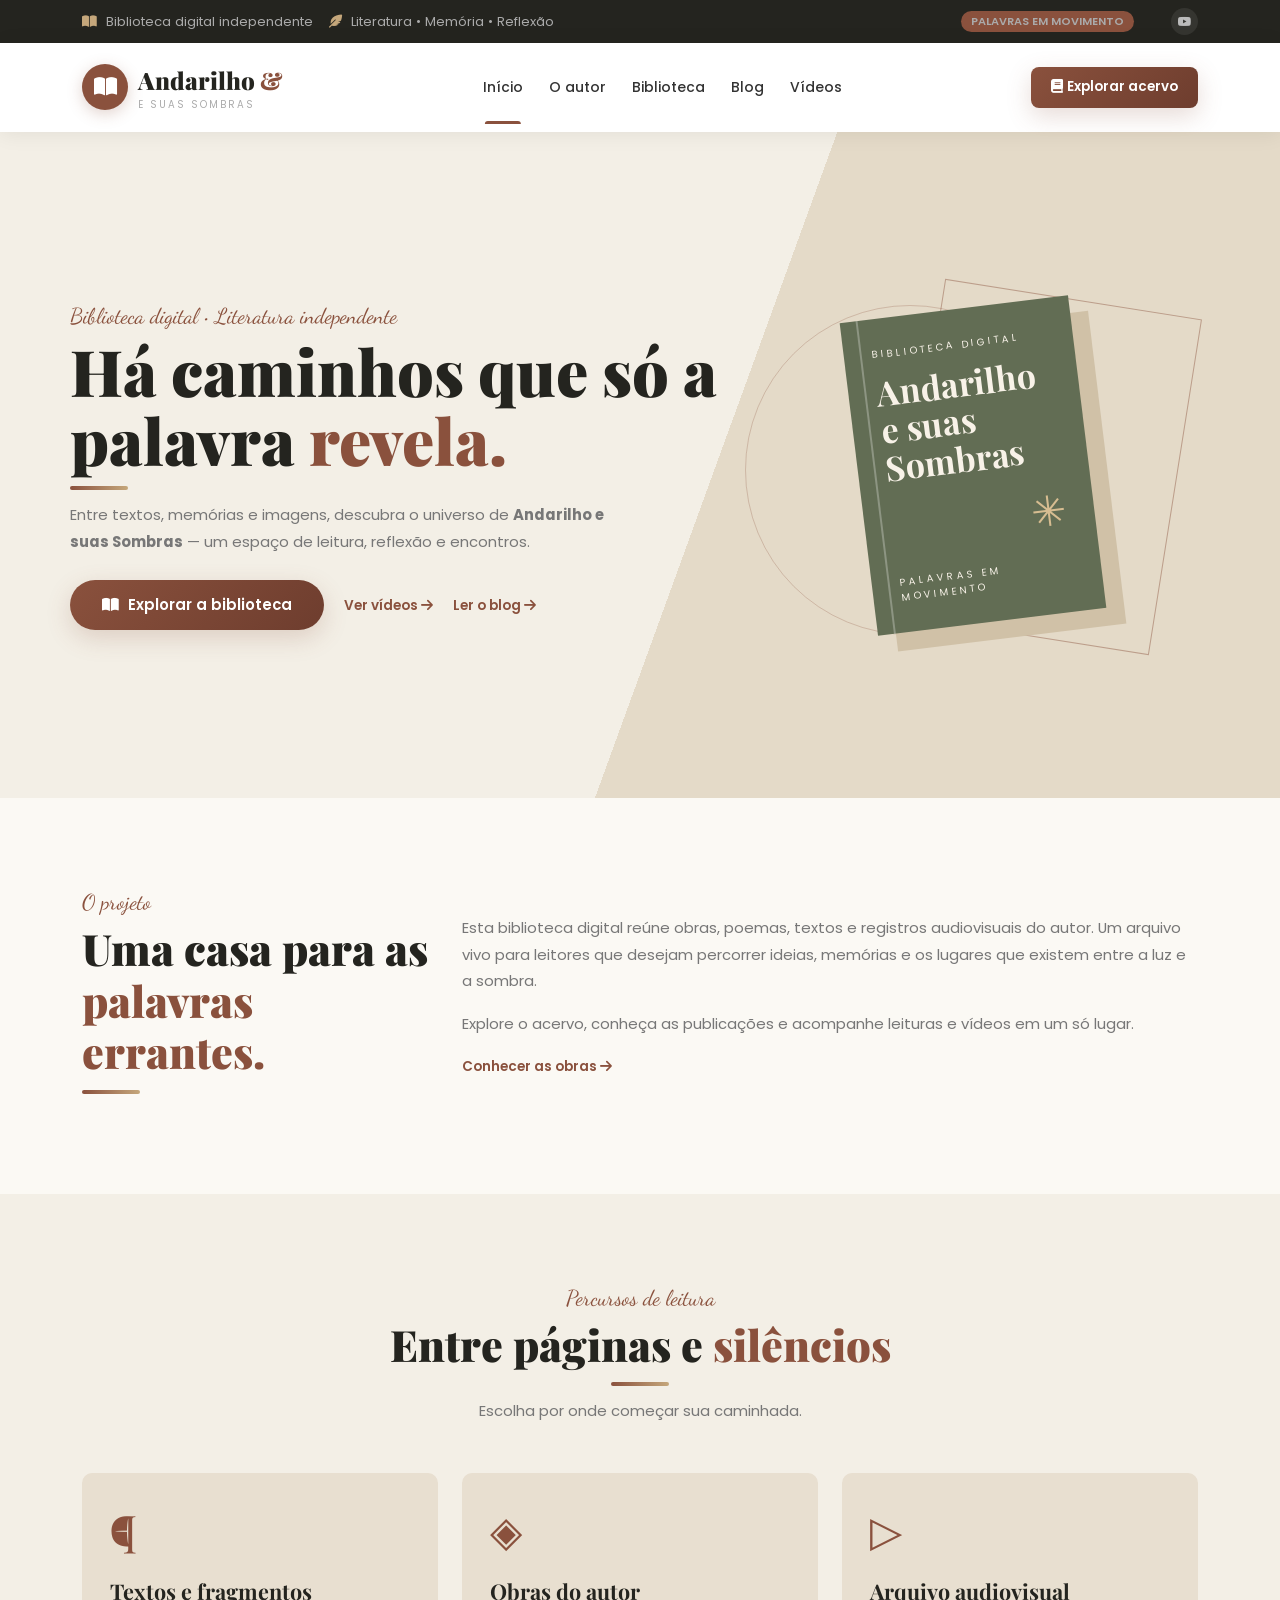
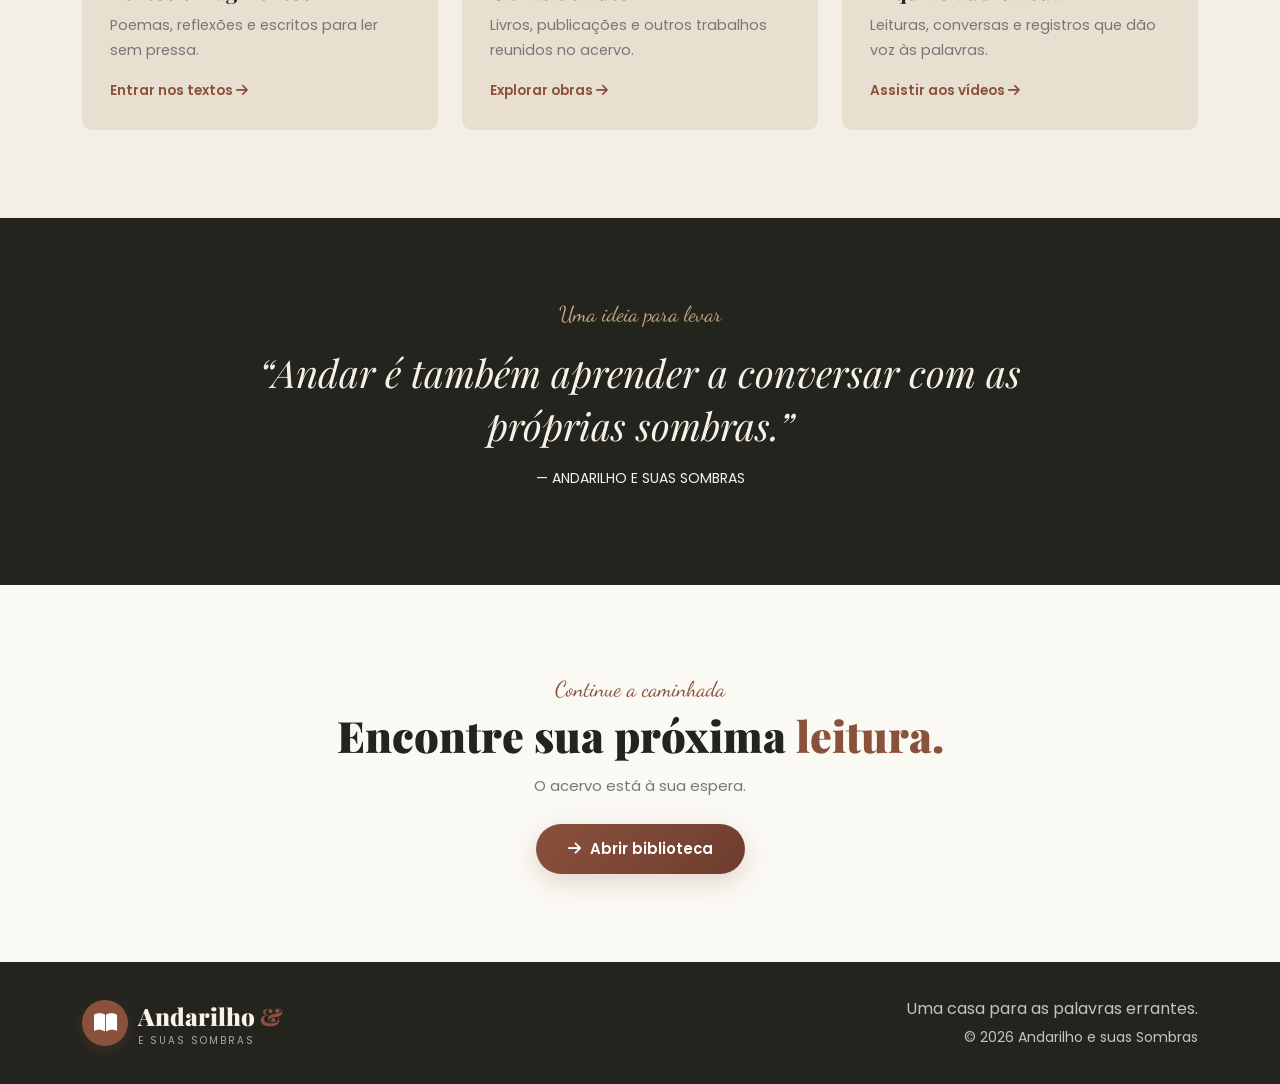
==== commit 1cf99b19: "Add files via upload" ====
--- a/index.html
+++ b/index.html
@@ -13,10 +13,10 @@
 <a class="navbar-brand" href="index.html"><div class="blogo"><div class="bico"><i class="fas fa-book-open"></i></div><div><div class="bname">Andarilho <span>&</span></div><div class="bsub">e suas sombras</div></div></div></a>
 <button class="navbar-toggler border-0" type="button" data-bs-toggle="collapse" data-bs-target="#navmenu" aria-label="Abrir menu"><i class="fas fa-bars" style="color:var(--primary);font-size:1.35rem;"></i></button>
 <div class="collapse navbar-collapse" id="navmenu"><ul class="navbar-nav mx-auto">
-<li class="nav-item"><a class="nav-link active" href="index.html">Início</a></li><li class="nav-item"><a class="nav-link" href="index.html#sobre">O autor</a></li><li class="nav-item"><a class="nav-link " href="obras.html">Biblioteca</a></li><li class="nav-item"><a class="nav-link " href="videos.html">Vídeos</a></li>
+<li class="nav-item"><a class="nav-link active" href="index.html">Início</a></li><li class="nav-item"><a class="nav-link" href="index.html#sobre">O autor</a></li><li class="nav-item"><a class="nav-link " href="obras.html">Biblioteca</a></li><li class="nav-item"><a class="nav-link" href="blog.html">Blog</a></li><li class="nav-item"><a class="nav-link " href="videos.html">Vídeos</a></li>
 </ul><div class="d-flex align-items-center gap-1"><a href="obras.html" class="nav-link nav-cta"><i class="fas fa-book me-1"></i>Explorar acervo</a></div></div>
 </div></nav><main>
-<section id="hero"><div class="container"><div class="row align-items-center gy-4"><div class="col-lg-7 hero-copy" data-aos="fade-up"><span class="slbl">Biblioteca digital • Literatura independente</span><h1 class="stitle">Há caminhos que só a palavra <span>revela.</span></h1><div class="sline lft"></div><p class="sdesc mb-4">Entre textos, memórias e imagens, descubra o universo de <strong>Andarilho e suas Sombras</strong> — um espaço de leitura, reflexão e encontros.</p><a class="btn-red" href="obras.html"><i class="fas fa-book-open"></i> Explorar a biblioteca</a> <a class="text-arrow ms-3" href="videos.html">Ver vídeos <i class="fas fa-arrow-right"></i></a></div><div class="col-lg-5 literary-art" data-aos="fade-left"><div class="book-orbit"></div><div class="book-shadow"></div><div class="book-shape"><span class="cover-small">BIBLIOTECA DIGITAL</span><div class="cover-title">Andarilho<br>e suas<br>Sombras</div><div class="cover-mark">✳</div><span class="cover-small">PALAVRAS EM MOVIMENTO</span></div></div></div></div></section>
+<section id="hero"><div class="container"><div class="row align-items-center gy-4"><div class="col-lg-7 hero-copy" data-aos="fade-up"><span class="slbl">Biblioteca digital • Literatura independente</span><h1 class="stitle">Há caminhos que só a palavra <span>revela.</span></h1><div class="sline lft"></div><p class="sdesc mb-4">Entre textos, memórias e imagens, descubra o universo de <strong>Andarilho e suas Sombras</strong> — um espaço de leitura, reflexão e encontros.</p><a class="btn-red" href="obras.html"><i class="fas fa-book-open"></i> Explorar a biblioteca</a> <a class="text-arrow ms-3" href="videos.html">Ver vídeos <i class="fas fa-arrow-right"></i></a> <a class="text-arrow ms-3" href="blog.html">Ler o blog <i class="fas fa-arrow-right"></i></a></div><div class="col-lg-5 literary-art" data-aos="fade-left"><div class="book-orbit"></div><div class="book-shadow"></div><div class="book-shape"><span class="cover-small">BIBLIOTECA DIGITAL</span><div class="cover-title">Andarilho<br>e suas<br>Sombras</div><div class="cover-mark">✳</div><span class="cover-small">PALAVRAS EM MOVIMENTO</span></div></div></div></div></section>
 <section id="sobre"><div class="container"><div class="row align-items-center gy-4"><div class="col-lg-4"><span class="slbl">O projeto</span><h2 class="stitle">Uma casa para as <span>palavras errantes.</span></h2><div class="sline lft"></div></div><div class="col-lg-8"><p class="sdesc">Esta biblioteca digital reúne obras, poemas, textos e registros audiovisuais do autor. Um arquivo vivo para leitores que desejam percorrer ideias, memórias e os lugares que existem entre a luz e a sombra.</p><p class="sdesc">Explore o acervo, conheça as publicações e acompanhe leituras e vídeos em um só lugar.</p><a href="obras.html" class="text-arrow">Conhecer as obras <i class="fas fa-arrow-right"></i></a></div></div></div></section>
 <section style="background:#f3efe6"><div class="container"><div class="text-center mb-5"><span class="slbl">Percursos de leitura</span><h2 class="stitle">Entre páginas e <span>silêncios</span></h2><div class="sline"></div><p class="sdesc">Escolha por onde começar sua caminhada.</p></div><div class="row g-4"><div class="col-md-4"><article class="feature-tile"><div class="tile-icon">¶</div><h3>Textos e fragmentos</h3><p>Poemas, reflexões e escritos para ler sem pressa.</p><a class="text-arrow" href="obras.html#textos">Entrar nos textos <i class="fas fa-arrow-right"></i></a></article></div><div class="col-md-4"><article class="feature-tile"><div class="tile-icon">◈</div><h3>Obras do autor</h3><p>Livros, publicações e outros trabalhos reunidos no acervo.</p><a class="text-arrow" href="obras.html#obras">Explorar obras <i class="fas fa-arrow-right"></i></a></article></div><div class="col-md-4"><article class="feature-tile"><div class="tile-icon">▷</div><h3>Arquivo audiovisual</h3><p>Leituras, conversas e registros que dão voz às palavras.</p><a class="text-arrow" href="videos.html">Assistir aos vídeos <i class="fas fa-arrow-right"></i></a></article></div></div></div></section>
 <section class="quote-section"><div class="container"><span class="slbl">Uma ideia para levar</span><blockquote>“Andar é também aprender a conversar com as próprias sombras.”</blockquote><p class="small">— ANDARILHO E SUAS SOMBRAS</p></div></section>
